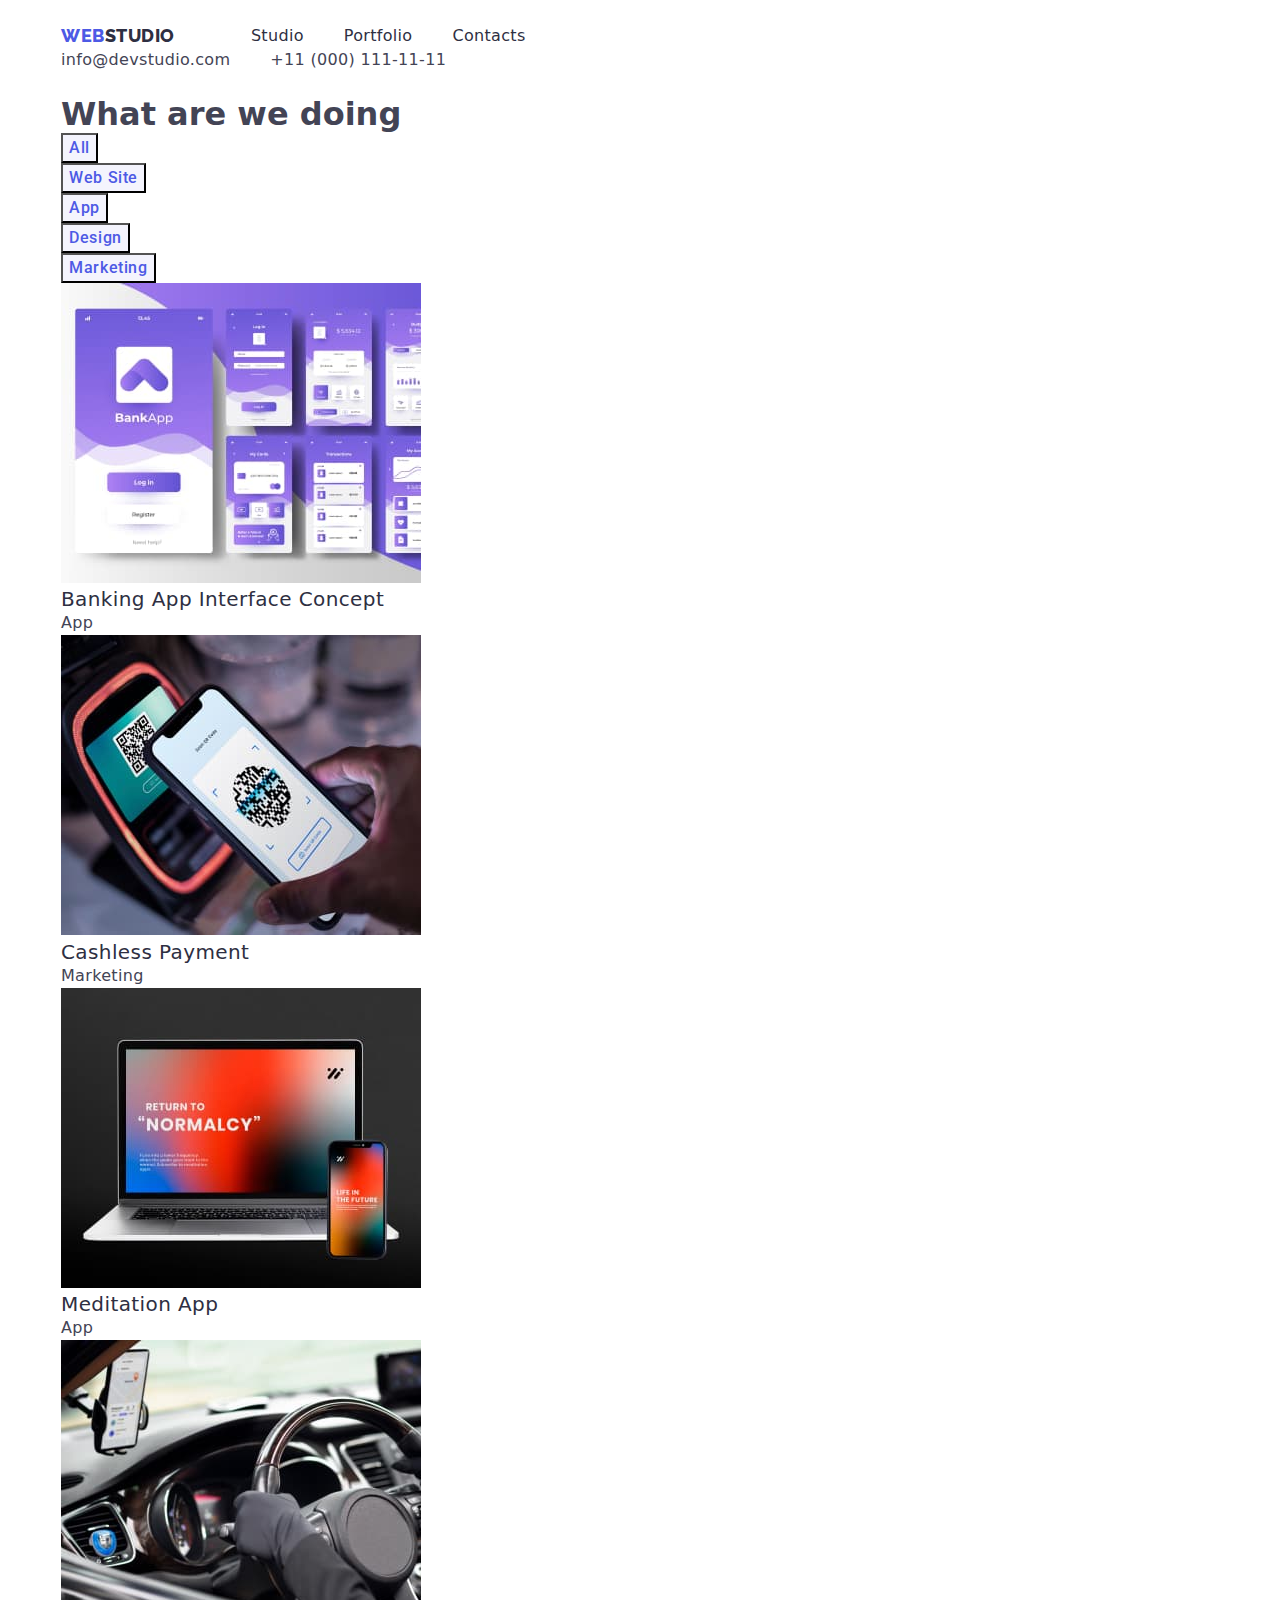
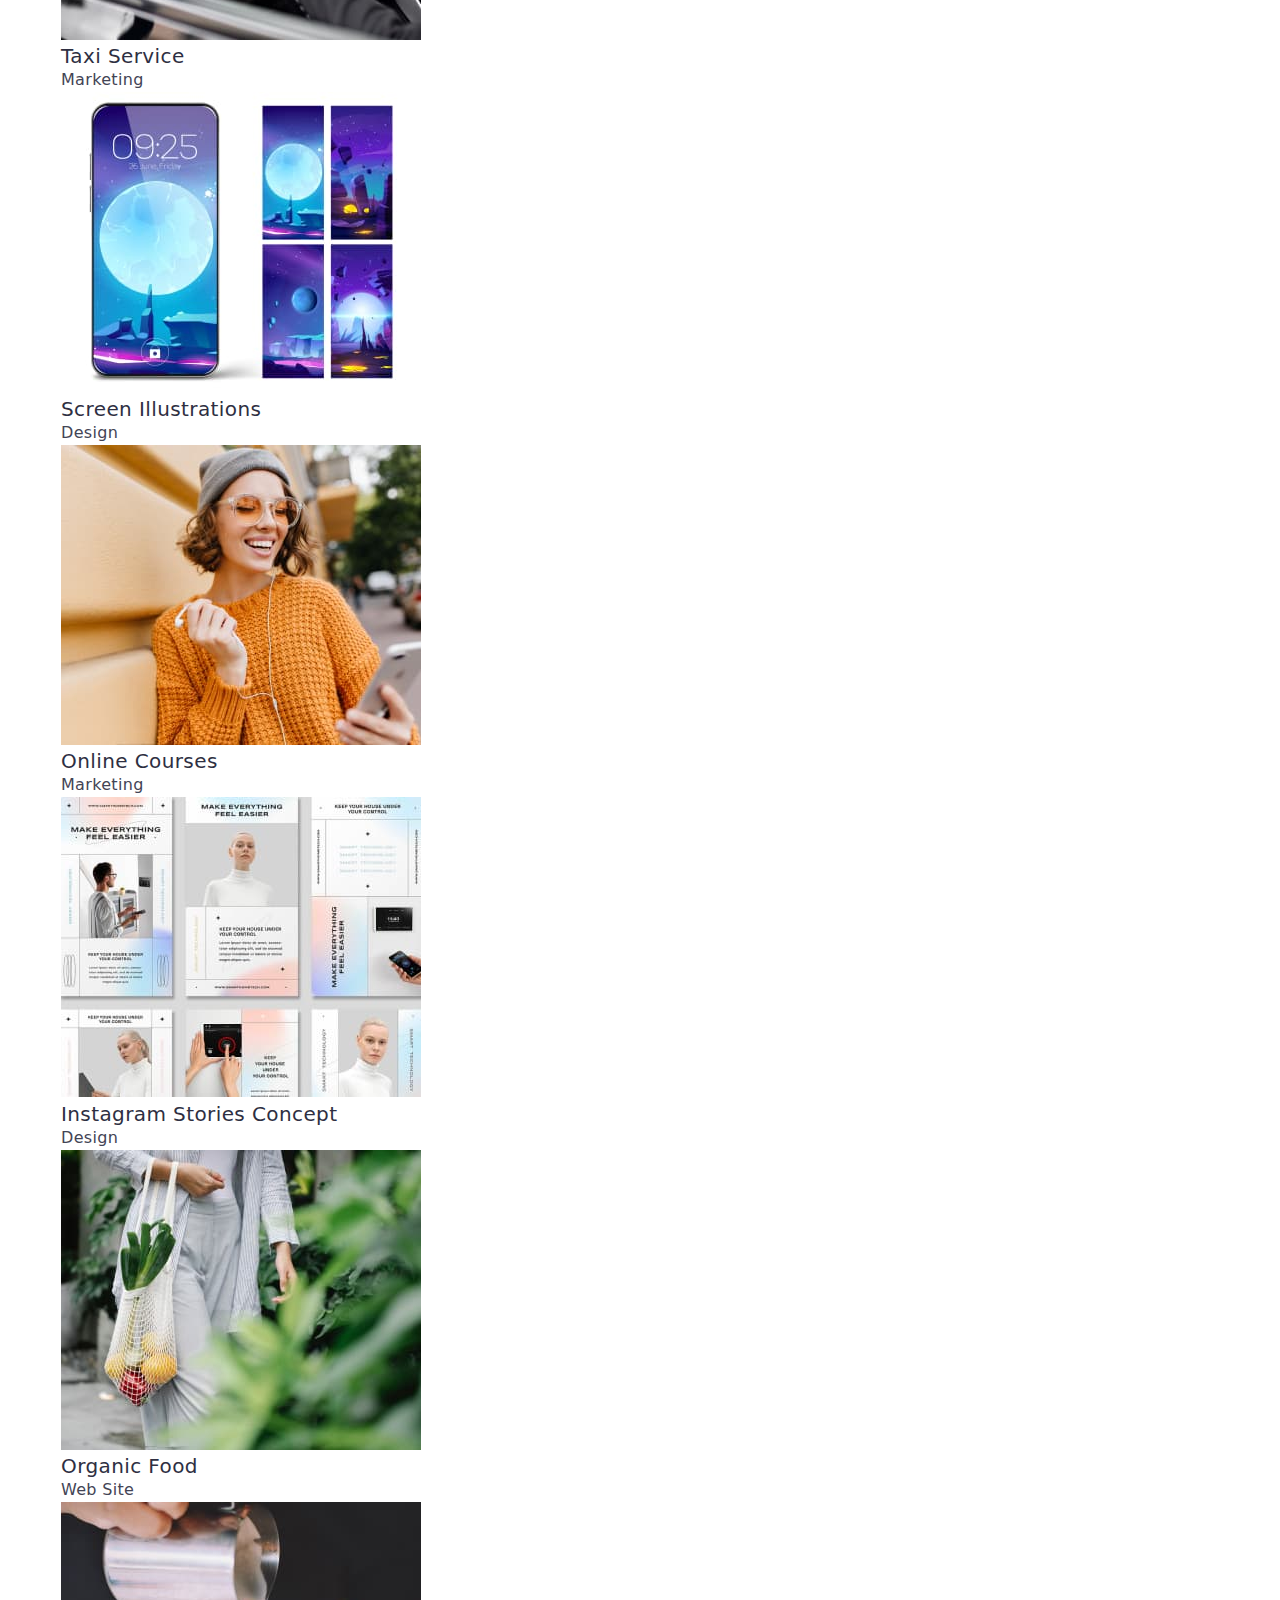
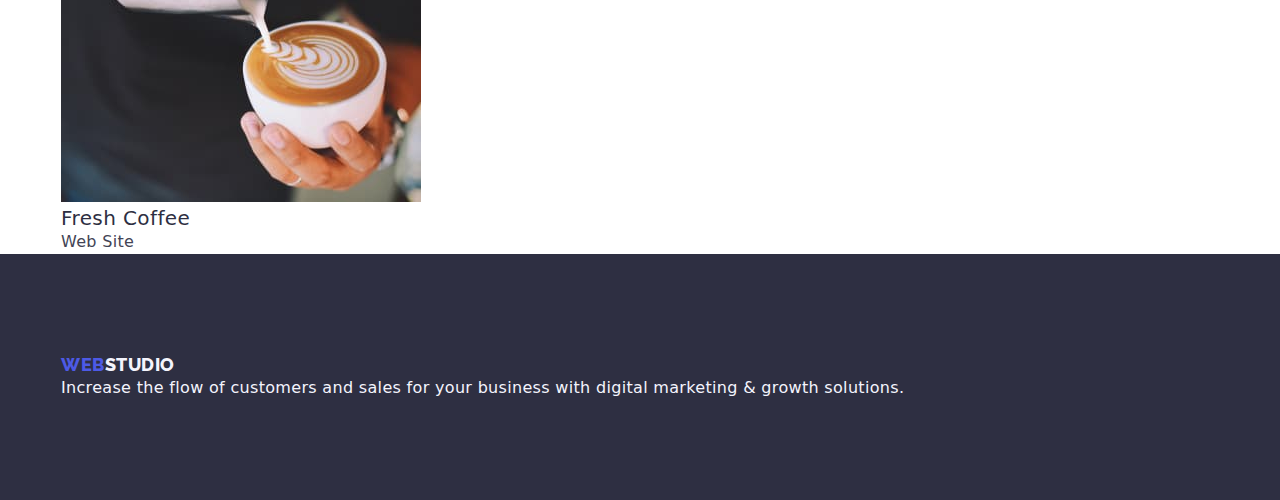
==== portfolio.html @ adbba8f2 "flexpart11" ====
<!DOCTYPE html>
<html lang="en">
  <head>
    <title>Portfolio</title>
    <meta charset="utf-8" />
    <meta name="description" content="Information about the company GoIt" />
    <link rel="preconnect" href="https://fonts.googleapis.com" />
    <link rel="preconnect" href="https://fonts.gstatic.com" crossorigin />
    <link
      href="https://fonts.googleapis.com/css2?family=Raleway:wght@800&family=Roboto:wght@400;500;700;900&display=swap"
      rel="stylesheet"
    />
    <!--My styles-->
    <link rel="stylesheet" href="./css/styles.css" />
    <link
      rel="stylesheet"
      href="https://cdn.jsdelivr.net/npm/modern-normalize@2.0.0/modern-normalize.min.css"
    />
  </head>
  <body>
    <header class="header">
      <div class="conteiner">
        <nav class="header-nav">
          <a class="link-logo link" href="./index.html"
            >Web<span class="logo-studio">Studio</span></a
          >
          <ul class="list">
            <li class="list-item">
              <a class="pages-link link" href="./index.html">Studio</a>
            </li>
            <li class="list-item">
              <a class="pages-link link" href="./portfolio.html">Portfolio</a>
            </li>
            <li class="list-item">
              <a class="pages-link link" href="">Contacts</a>
            </li>
          </ul>
        </nav>
        <address class="header-adress">
          <ul class="list">
            <li class="list-item">
              <a class="adress-link link" href="mailto:info@devstudio.com"
                >info@devstudio.com</a
              >
            </li>
            <li class="list-item">
              <a class="adress-link link" href="tel:+110001111111"
                >+11 (000) 111-11-11</a
              >
            </li>
          </ul>
        </address>
      </div>
    </header>
    <main>
      <!--Filter Btn Active-->
      <section class="filters">
        <div class="conteiner">
          <h1>What are we doing</h1>
          <ul class="button-list list">
            <li>
              <button type="button" class="button-portfolio">All</button>
            </li>
            <li>
              <button type="button" class="button-portfolio">Web Site</button>
            </li>
            <li>
              <button type="button" class="button-portfolio">App</button>
            </li>
            <li>
              <button type="button" class="button-portfolio">Design</button>
            </li>
            <li>
              <button type="button" class="button-portfolio">Marketing</button>
            </li>
          </ul>
          <!--Project Card-->
          <ul class="card-list list">
            <li class="card-images">
              <a class="project-image link" href="./images/Portfolio/img1.jpg">
                <img
                  src="./images/Portfolio/img1.jpg"
                  alt="Intarface concept"
                  width="360"
                />
                <h2 class="card-title">Banking App Interface Concept</h2>
                <p class="card-text">App</p>
              </a>
            </li>
            <li class="card-images">
              <a class="project-image link" href="./images/Portfolio/img2.jpg"
                ><img
                  src="./images/Portfolio/img2.jpg"
                  alt="Cashless peiment"
                  width="360"
                />
                <h2 class="card-title">Cashless Payment</h2>
                <p class="card-text">Marketing</p>
              </a>
            </li>
            <li class="card-images">
              <a class="project-image link" href="./images/Portfolio/img3.jpg"
                ><img
                  src="./images/Portfolio/img3.jpg"
                  alt="Meditation ap"
                  width="360"
                />
                <h2 class="card-title">Meditation App</h2>
                <p class="card-text">App</p>
              </a>
            </li>
            <li class="card-images">
              <a class="project-image link" href="./images/Portfolio/img4.jpg"
                ><img
                  src="./images/Portfolio/img4.jpg"
                  alt="Taxi Service"
                  width="360"
                />
                <h2 class="card-title">Taxi Service</h2>
                <p class="card-text">Marketing</p>
              </a>
            </li>
            <li class="card-images">
              <a class="project-image link" href="./images/Portfolio/img5.jpg"
                ><img
                  src="./images/Portfolio/img5.jpg"
                  alt="Screen Illustrations"
                  width="360"
                />
                <h2 class="card-title">Screen Illustrations</h2>
                <p class="card-text">Design</p>
              </a>
            </li>
            <li class="card-images">
              <a class="project-image link" href="./images/Portfolio/img6.jpg"
                ><img
                  src="./images/Portfolio/img6.jpg"
                  alt="Online Courses"
                  width="360"
                />
                <h2 class="card-title">Online Courses</h2>
                <p class="card-text">Marketing</p>
              </a>
            </li>
            <li class="card-images">
              <a class="project-image link" href="./images/Portfolio/img7.jpg"
                ><img
                  src="./images/Portfolio/img7.jpg"
                  alt="Instagram Stories Concept"
                  width="360"
                />
                <h2 class="card-title">Instagram Stories Concept</h2>
                <p class="card-text">Design</p>
              </a>
            </li>
            <li class="card-images">
              <a class="project-image link" href="./images/Portfolio/img8.jpg"
                ><img
                  src="./images/Portfolio/img8.jpg"
                  alt="Organic Food"
                  width="360"
                />
                <h2 class="card-title">Organic Food</h2>
                <p class="card-text">Web Site</p>
              </a>
            </li>
            <li class="card-images">
              <a class="project-image link" href="./images/Portfolio/img9.jpg"
                ><img
                  src="./images/Portfolio/img9.jpg"
                  alt="Fresh Coffee"
                  width="360"
                />
                <h2 class="card-title">Fresh Coffee</h2>
                <p class="card-text">Web Site</p>
              </a>
            </li>
          </ul>
        </div>
      </section>
    </main>
    <footer class="footer">
      <div class="conteiner">
        <a class="link-logo link" href="./index.html"
          >Web<span class="footer-studio">Studio</span></a
        >
        <p class="footer-description">
          Increase the flow of customers and sales for your business with
          digital marketing & growth solutions.
        </p>
      </div>
    </footer>
  </body>
</html>
---- css/styles.css ----
h1,
h2,
h3,
h4,
h5,
h6,
p {
    margin-top: 0;
    margin-bottom: 0;
}

ul,
ol {
    margin-top: 0;
    margin-bottom: 0;
    padding-left: 0;
}
.conteiner{
    width: 1188px;
    margin-left: auto;
    margin-right: auto;
    padding-right: 15px;
    padding-left: 15px;
}
header {
   padding-top: 24px;
   padding-bottom: 24px;
}
.header-conteiner{
    display: flex;
    align-items: center;
    justify-content: space-between;
}
.header-nav {
    display: flex;
    align-items: center;
}
.header-nav .list{
    display: flex;
    align-items: center;
    gap: 40px;
}
.header-adress .list{
    display: flex;
    align-items: center;
    gap: 40px;
}
body {
    font-family: 'Roboto', sans-serif;
    color:#434455;
    text-decoration: none;
    background-color: #FFFFFF;
}

:root {
    --primary-dark-color: #2E2F42;
    --primary-black-color: #434455;
    --primary-blue-color: #4D5AE5;
    --primary-white-color:#FFFFFF;
    --primary-button-color:#404BBF;
    --primary-button-background: #F4F4FD;
}

.link-logo{
    font-family: 'Raleway', sans-serif;
    font-weight: 800;
    font-size: 18px;
    line-height: 1.17;
    letter-spacing: 0.03em;
    text-transform: uppercase;
    text-decoration: none;
    list-style: none;
    color:var(--primary-blue-color);
    margin-right: 76px;
}
.link-logo:hover, link-logo:focus{
    color:var(--primary-button-color);
    background-color:var(--primary-button-color);
}
.logo-studio {
    color:var(--primary-dark-color);
}

.list{
    list-style: none;
}

.pages-link{
font-weight: 500;
font-size: 16px;
letter-spacing: 0.02em;
color:var(--primary-dark-color);
text-decoration: none;
line-height: 1.5;
}
.link{
text-decoration: none;
}
.pages-link:hover, .pages-link:focus {
    color:#404bbf;
}

.header-adress{
    font-style: normal;
  }

.adress-link {
    font-weight: 400;
    font-size: 16px;
    line-height: 1.5;
    letter-spacing: 0.02em;
    color:var(--primary-black-color);
    font-style: normal;
    text-decoration: none;
}
.adress-link:hover, .adress-link:focus{
    color:var(--primary-button-color);
    background-color:var(--primary-button-color);
}
.hero-section{
    background-color:var(--primary-dark-color);
    text-align: center;
    padding-top: 188px;
    padding-bottom: 292px;
    margin-bottom: 120px;
}
.hero-section-title {
    font-family: 'Roboto';
    font-style: normal;
    font-weight: 700;
    font-size: 56px;
    line-height: 1.07;
    letter-spacing: 0.02em;
    color: var(--primary-white-color);
    background-color: var(--primary-dark-color);
    text-align: center;
    margin: o auto;

}

.hero-button {
    background-color: var(--primary-blue-color);
    cursor: pointer;
    font-family: "Roboto", sans-serif;
    font-weight: 500;
    font-size: 16px;
    line-height: 1.5;
    letter-spacing: 0.04em;
    color:var(--primary-white-color);
    padding: 16px 32px;
    border-bottom: 2px solid black;
    border-radius: 5%;
}

.hero-button:hover, .hero-button:focus{
    background-color:var(--primary-button-color);
}
.features-section{
    padding-bottom: 120px;
}
.features-section-title {
    font-weight: 500;
    font-size: 20px;
    line-height: 1.2;
    letter-spacing: 0.02em;
    color: var(--primary-dark-color);
}

.features-conteiner .list {
    display: flex; 
    justify-content: space-between;
    margin: 0 auto;
}

.features-conteiner .list .list-item{
    width: 264px;
}
.features-description {
    font-weight: 400;
    font-size: 16px;
    line-height: 1.5;
    letter-spacing: 0.02em;
    color: var(--primary-black-color);
}
.doing-section{
    padding-bottom: 120px;
}
.doing-conteiner .list{
    display: flex;
    justify-content: space-between;
}
.doing-conteiner .section-title{
    padding-bottom: 72px;
}
.section-title {
    font-weight: 700;
    font-size: 36px;
    line-height: 1.11;
    letter-spacing: 0.02em;
    text-transform: capitalize;
    color: var(--primary-dark-color);
    text-align: center;
}

.list-item{
    background-color:var(--primary-white-color) ;
}

.team-section {
    background-color: var(--primary-button-background);
}
.team-conteiner .list{
    display: flex;
    justify-content: space-between;
}
.team-conteiner .section-title{
    padding-top: 120px;
    padding-bottom: 72px;
}
.team-section-title {
    font-weight: 500;
    font-size: 20px;
    line-height: 1.2;
    color: var(--primary-dark-color);
    letter-spacing: 0.02em;
    text-align: center;
    padding-top: 32px;
}

.team-description {
    font-weight: 400;
    font-size: 16px;
    line-height: 1.5;
    color: var(--primary-black-color);
    letter-spacing: 0.02em;
    text-align: center;
    padding-top: 8px;
    padding-bottom: 32px;
}

.footer{
    background-color:var(--primary-dark-color);
    padding-top: 100px;
    padding-bottom: 100px;
}
.footer-studio{
    color:#f4f4fd;
    
}

.footer-description {
    font-weight: 400;
    font-size: 16px;
    line-height: 1.5;
    letter-spacing: 0.02em;
    color:var(--primary-button-background);
    background-color: var(--primary-dark-color);
}

.button-portfolio {
 font-weight: 500;
 font-size: 16px;
 line-height: 1.5;
 letter-spacing: 0.04em;
 color: var(--primary-blue-color);
 background-color: var(--primary-button-background);
  cursor: pointer;
 font-family: "Roboto", sans-serif;
}

.button-portfolio:hover, .button-portfolio:focus{
    color:var(--primary-white-color);
    background-color:var(--primary-button-color);
}
.button-portfolio{
    padding:12px 24px:
}
.card-title {
        font-weight: 500;
        font-size: 20px;
        line-height: 1.2;
        letter-spacing: 0.02em;
        color:var(--primary-dark-color);
}

.card-text {
    font-weight: 400;
    font-size: 16px;
    line-height: 1.5;
    letter-spacing: 0.02em;
    color: var(--primary-black-color);
}
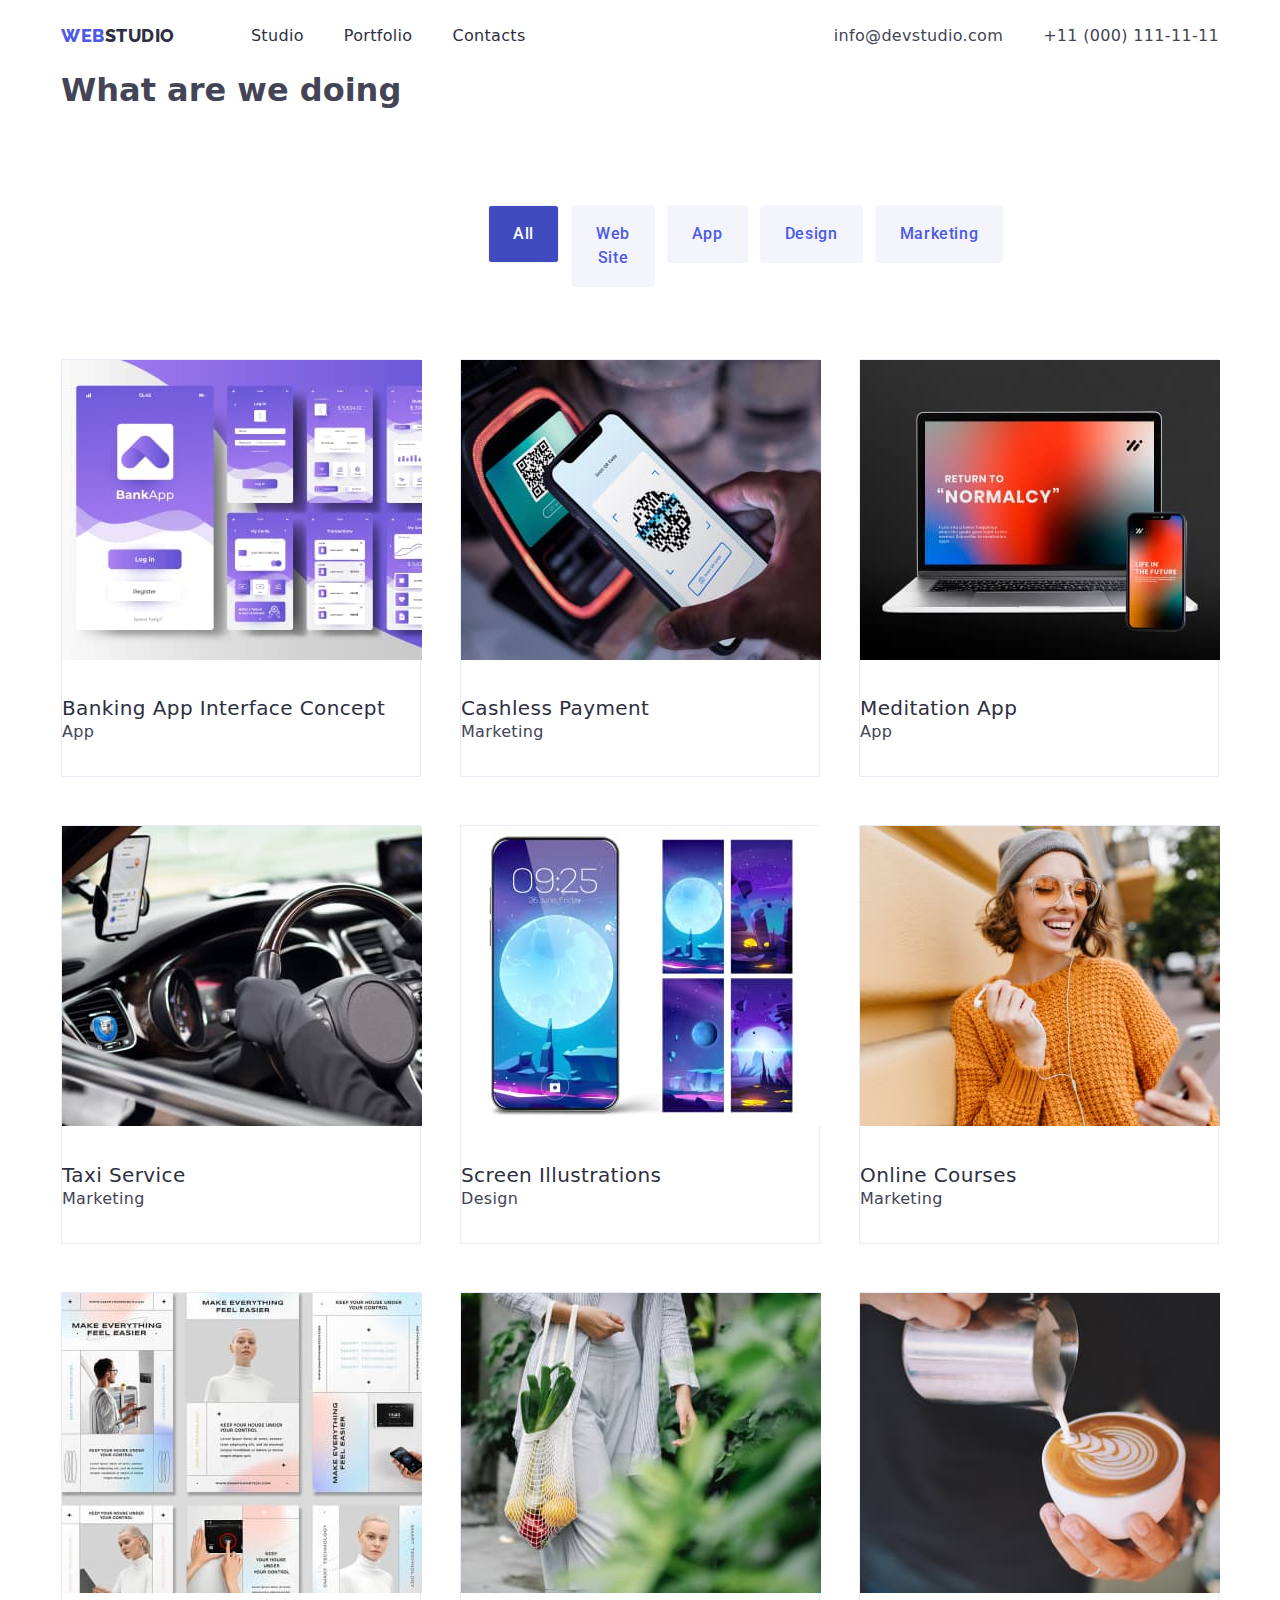
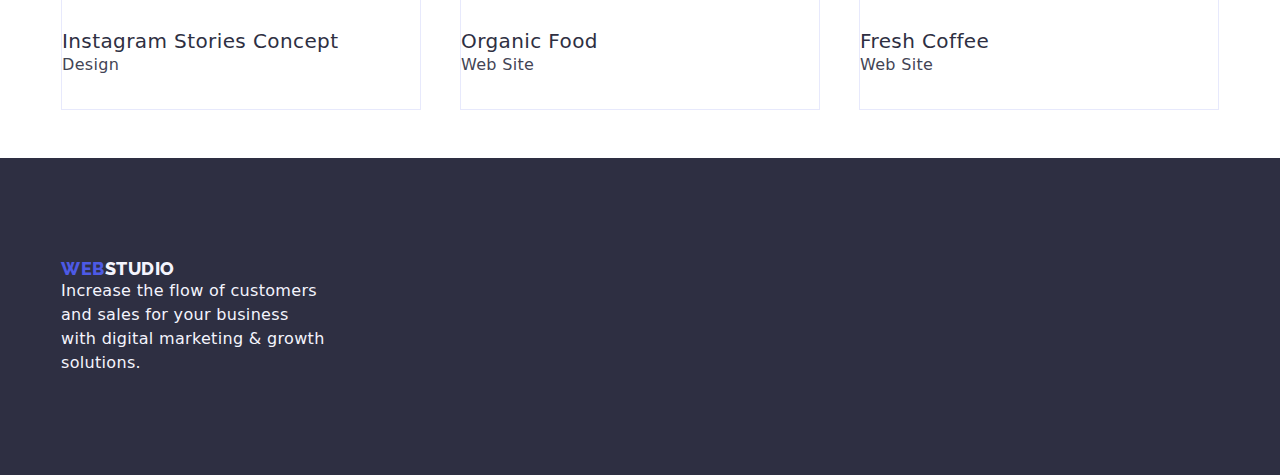
==== commit 9a77f350: "flex12" ====
--- a/portfolio.html
+++ b/portfolio.html
@@ -19,7 +19,7 @@
   </head>
   <body>
     <header class="header">
-      <div class="conteiner">
+      <div class="header-conteiner conteiner">
         <nav class="header-nav">
           <a class="link-logo link" href="./index.html"
             >Web<span class="logo-studio">Studio</span></a
@@ -59,7 +59,7 @@
           <h1>What are we doing</h1>
           <ul class="button-list list">
             <li>
-              <button type="button" class="button-portfolio">All</button>
+              <button type="button" class="button-portfolio all">All</button>
             </li>
             <li>
               <button type="button" class="button-portfolio">Web Site</button>
@@ -79,6 +79,7 @@
             <li class="card-images">
               <a class="project-image link" href="./images/Portfolio/img1.jpg">
                 <img
+                  class="images-portfolio"
                   src="./images/Portfolio/img1.jpg"
                   alt="Intarface concept"
                   width="360"
@@ -90,6 +91,7 @@
             <li class="card-images">
               <a class="project-image link" href="./images/Portfolio/img2.jpg"
                 ><img
+                  class="image-portfolio"
                   src="./images/Portfolio/img2.jpg"
                   alt="Cashless peiment"
                   width="360"
@@ -101,6 +103,7 @@
             <li class="card-images">
               <a class="project-image link" href="./images/Portfolio/img3.jpg"
                 ><img
+                  class="image-portfolio"
                   src="./images/Portfolio/img3.jpg"
                   alt="Meditation ap"
                   width="360"
@@ -112,6 +115,7 @@
             <li class="card-images">
               <a class="project-image link" href="./images/Portfolio/img4.jpg"
                 ><img
+                  class="image-portfolio"
                   src="./images/Portfolio/img4.jpg"
                   alt="Taxi Service"
                   width="360"
@@ -123,6 +127,7 @@
             <li class="card-images">
               <a class="project-image link" href="./images/Portfolio/img5.jpg"
                 ><img
+                  class="image-portfolio"
                   src="./images/Portfolio/img5.jpg"
                   alt="Screen Illustrations"
                   width="360"
@@ -134,6 +139,7 @@
             <li class="card-images">
               <a class="project-image link" href="./images/Portfolio/img6.jpg"
                 ><img
+                  class="image-portfolio"
                   src="./images/Portfolio/img6.jpg"
                   alt="Online Courses"
                   width="360"
@@ -145,6 +151,7 @@
             <li class="card-images">
               <a class="project-image link" href="./images/Portfolio/img7.jpg"
                 ><img
+                  class="image-portfolio"
                   src="./images/Portfolio/img7.jpg"
                   alt="Instagram Stories Concept"
                   width="360"
@@ -156,6 +163,7 @@
             <li class="card-images">
               <a class="project-image link" href="./images/Portfolio/img8.jpg"
                 ><img
+                  class="image-portfolio"
                   src="./images/Portfolio/img8.jpg"
                   alt="Organic Food"
                   width="360"
@@ -167,6 +175,8 @@
             <li class="card-images">
               <a class="project-image link" href="./images/Portfolio/img9.jpg"
                 ><img
+                  class="image-portfolio"
+                  class="images-portfolio"
                   src="./images/Portfolio/img9.jpg"
                   alt="Fresh Coffee"
                   width="360"
--- a/css/styles.css
+++ b/css/styles.css
@@ -59,6 +59,7 @@
     --primary-white-color:#FFFFFF;
     --primary-button-color:#404BBF;
     --primary-button-background: #F4F4FD;
+    --primary-border-color:#E7E9FC;
 }
 
 .link-logo{
@@ -135,6 +136,9 @@
     background-color: var(--primary-dark-color);
     text-align: center;
     margin: o auto;
+max-width: 496px;
+margin-left:472px ;
+margin-left: 472px;
 
 }
 
@@ -150,6 +154,7 @@
     padding: 16px 32px;
     border-bottom: 2px solid black;
     border-radius: 5%;
+   margin-top: 48px;
 }
 
 .hero-button:hover, .hero-button:focus{
@@ -255,6 +260,7 @@
     letter-spacing: 0.02em;
     color:var(--primary-button-background);
     background-color: var(--primary-dark-color);
+    width: 264px;
 }
 
 .button-portfolio {
@@ -267,26 +273,62 @@
   cursor: pointer;
  font-family: "Roboto", sans-serif;
 }
-
+.all{
+    background-color: var(--primary-button-color);
+    color: var(--primary-white-color);
+}
 .button-portfolio:hover, .button-portfolio:focus{
     color:var(--primary-white-color);
     background-color:var(--primary-button-color);
 }
-.button-portfolio{
-    padding:12px 24px:
-}
+
+.button-list{
+    display: flex;
+   justify-content: space-between;
+   margin-top: 96px;
+   gap: 12px;
+   max-width: 586px;
+   padding-left: 427px;
+   padding-right: 427px;
+   
+}
+.button-list .button-portfolio{
+border: 1px solid var(--primary-button-background);
+padding: 16px 24px;
+border-radius: 5%;
+
+}
+.card-images{
+    display:flex;
+    justify-content: space-between;
+    max-width: 100%;
+    flex-wrap: wrap;
+    width: 360px;
+    border: 1px solid var(--primary-border-color);
+    margin-bottom: 48px;
+}
+
 .card-title {
         font-weight: 500;
         font-size: 20px;
         line-height: 1.2;
         letter-spacing: 0.02em;
         color:var(--primary-dark-color);
-}
-
+        padding-top: 32px;
+
+}
+
+.card-list{
+    margin-top: 72px;
+    display: flex;
+    flex-wrap: wrap;
+    justify-content: space-between;
+}
 .card-text {
     font-weight: 400;
     font-size: 16px;
     line-height: 1.5;
     letter-spacing: 0.02em;
     color: var(--primary-black-color);
-}
+    padding-bottom: 32px;
+}
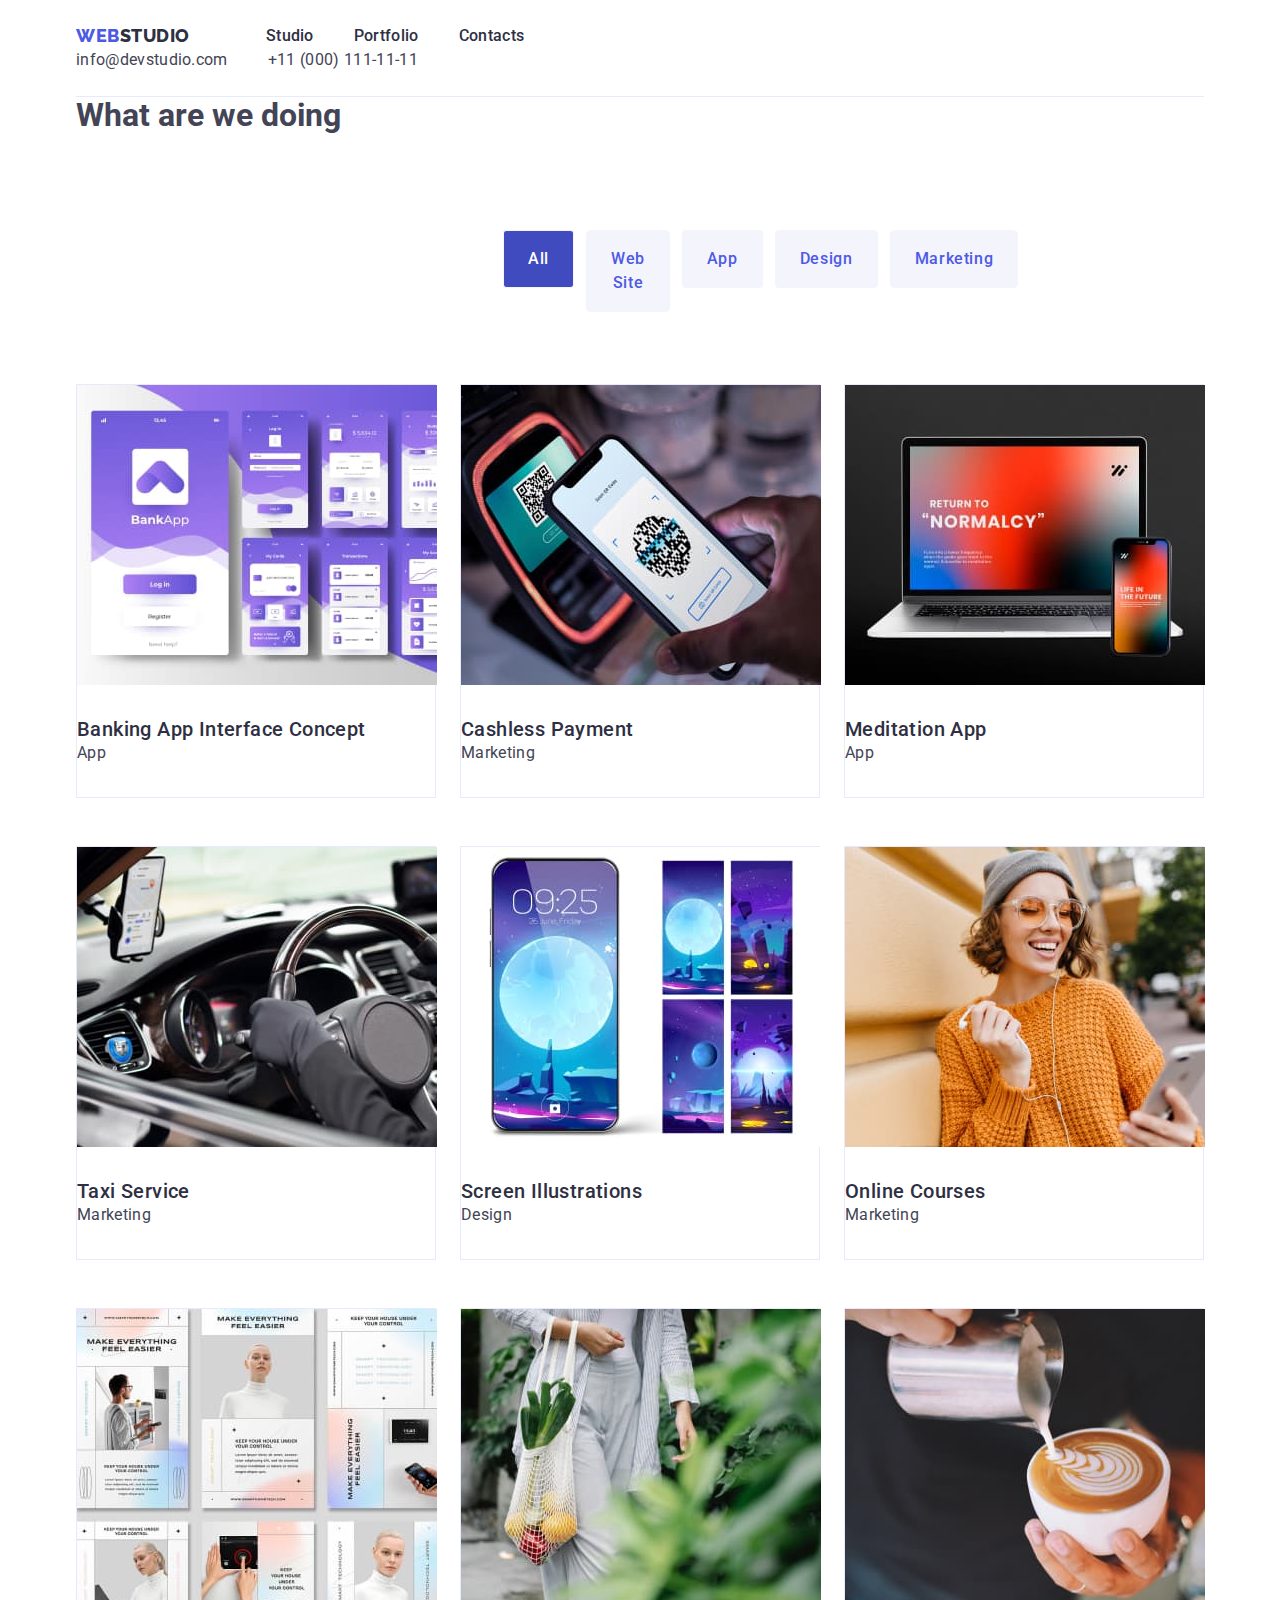
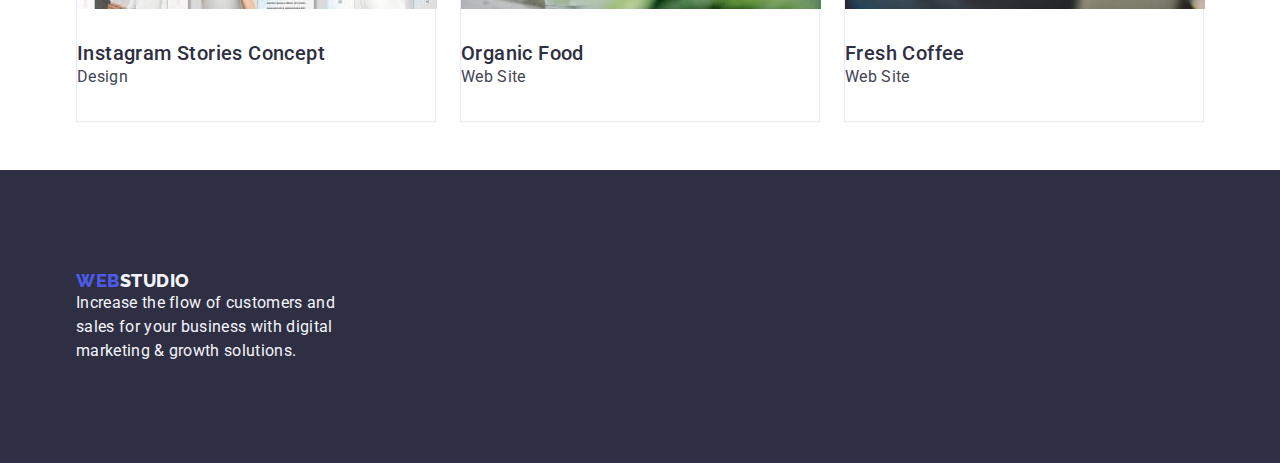
==== commit c7ad5d8e: "flex13" ====
--- a/portfolio.html
+++ b/portfolio.html
@@ -11,15 +11,15 @@
       rel="stylesheet"
     />
     <!--My styles-->
-    <link rel="stylesheet" href="./css/styles.css" />
     <link
       rel="stylesheet"
       href="https://cdn.jsdelivr.net/npm/modern-normalize@2.0.0/modern-normalize.min.css"
     />
+    <link rel="stylesheet" href="./css/styles.css" />
   </head>
   <body>
-    <header class="header">
-      <div class="header-conteiner conteiner">
+    <div class="conteiner">
+      <header class="header">
         <nav class="header-nav">
           <a class="link-logo link" href="./index.html"
             >Web<span class="logo-studio">Studio</span></a
@@ -50,8 +50,8 @@
             </li>
           </ul>
         </address>
-      </div>
-    </header>
+      </header>
+    </div>
     <main>
       <!--Filter Btn Active-->
       <section class="filters">
--- a/css/styles.css
+++ b/css/styles.css
@@ -16,7 +16,7 @@
     padding-left: 0;
 }
 .conteiner{
-    width: 1188px;
+    width: 1158px;
     margin-left: auto;
     margin-right: auto;
     padding-right: 15px;
@@ -25,6 +25,10 @@
 header {
    padding-top: 24px;
    padding-bottom: 24px;
+border-bottom: 1px solid #e7e9fc;
+}
+img{
+    display: block;
 }
 .header-conteiner{
     display: flex;
@@ -44,6 +48,9 @@
     display: flex;
     align-items: center;
     gap: 40px;
+}
+.header-adress {
+    font-style: normal;
 }
 body {
     font-family: 'Roboto', sans-serif;
@@ -93,6 +100,7 @@
 color:var(--primary-dark-color);
 text-decoration: none;
 line-height: 1.5;
+padding: 24px 0;
 }
 .link{
 text-decoration: none;
@@ -100,10 +108,6 @@
 .pages-link:hover, .pages-link:focus {
     color:#404bbf;
 }
-
-.header-adress{
-    font-style: normal;
-  }
 
 .adress-link {
     font-weight: 400;
@@ -121,8 +125,7 @@
 .hero-section{
     background-color:var(--primary-dark-color);
     text-align: center;
-    padding-top: 188px;
-    padding-bottom: 292px;
+    padding: 188px 0;
     margin-bottom: 120px;
 }
 .hero-section-title {
@@ -136,9 +139,9 @@
     background-color: var(--primary-dark-color);
     text-align: center;
     margin: o auto;
-max-width: 496px;
-margin-left:472px ;
-margin-left: 472px;
+    max-width: 496px;
+    margin-left:472px ;
+    margin-left: 472px;
 
 }
 
@@ -153,15 +156,18 @@
     color:var(--primary-white-color);
     padding: 16px 32px;
     border-bottom: 2px solid black;
-    border-radius: 5%;
+    border-radius: 4%;
    margin-top: 48px;
+   display: block;
+   min-width: 169px;
+   height: 56px;
 }
 
 .hero-button:hover, .hero-button:focus{
     background-color:var(--primary-button-color);
 }
 .features-section{
-    padding-bottom: 120px;
+    padding: 120px 0;
 }
 .features-section-title {
     font-weight: 500;
@@ -171,14 +177,23 @@
     color: var(--primary-dark-color);
 }
 
+.visually-hidden{
+    visability: hidden;
+}
+
 .features-conteiner .list {
     display: flex; 
     justify-content: space-between;
     margin: 0 auto;
+    gap: 24px;
 }
 
 .features-conteiner .list .list-item{
-    width: 264px;
+width: calc((100% - 72px) / 4);
+}
+
+.features-section-title{
+    margin-bottom: 8px;
 }
 .features-description {
     font-weight: 400;
@@ -193,9 +208,10 @@
 .doing-conteiner .list{
     display: flex;
     justify-content: space-between;
+    gap: 24px;
 }
 .doing-conteiner .section-title{
-    padding-bottom: 72px;
+    margin-bottom: 72px;
 }
 .section-title {
     font-weight: 700;
@@ -207,20 +223,22 @@
     text-align: center;
 }
 
-.list-item{
+.doing-section .list-item{
     background-color:var(--primary-white-color) ;
+    width: calc((100% - 48px) / 3);
 }
 
 .team-section {
     background-color: var(--primary-button-background);
+    padding: 120px 0;
 }
 .team-conteiner .list{
     display: flex;
     justify-content: space-between;
+    gap: 24px;
 }
 .team-conteiner .section-title{
-    padding-top: 120px;
-    padding-bottom: 72px;
+ margin-bottom: 72px;
 }
 .team-section-title {
     font-weight: 500;
@@ -229,9 +247,16 @@
     color: var(--primary-dark-color);
     letter-spacing: 0.02em;
     text-align: center;
-    padding-top: 32px;
-}
-
+    margin-bottom: 8px;
+}
+.team-section .list-item{
+    width: calc((100% - 72px) / 4);
+    border-radius: 0px 0px 4px 4px;
+}
+
+.employee-name{
+    padding: 32px 16px;
+}
 .team-description {
     font-weight: 400;
     font-size: 16px;
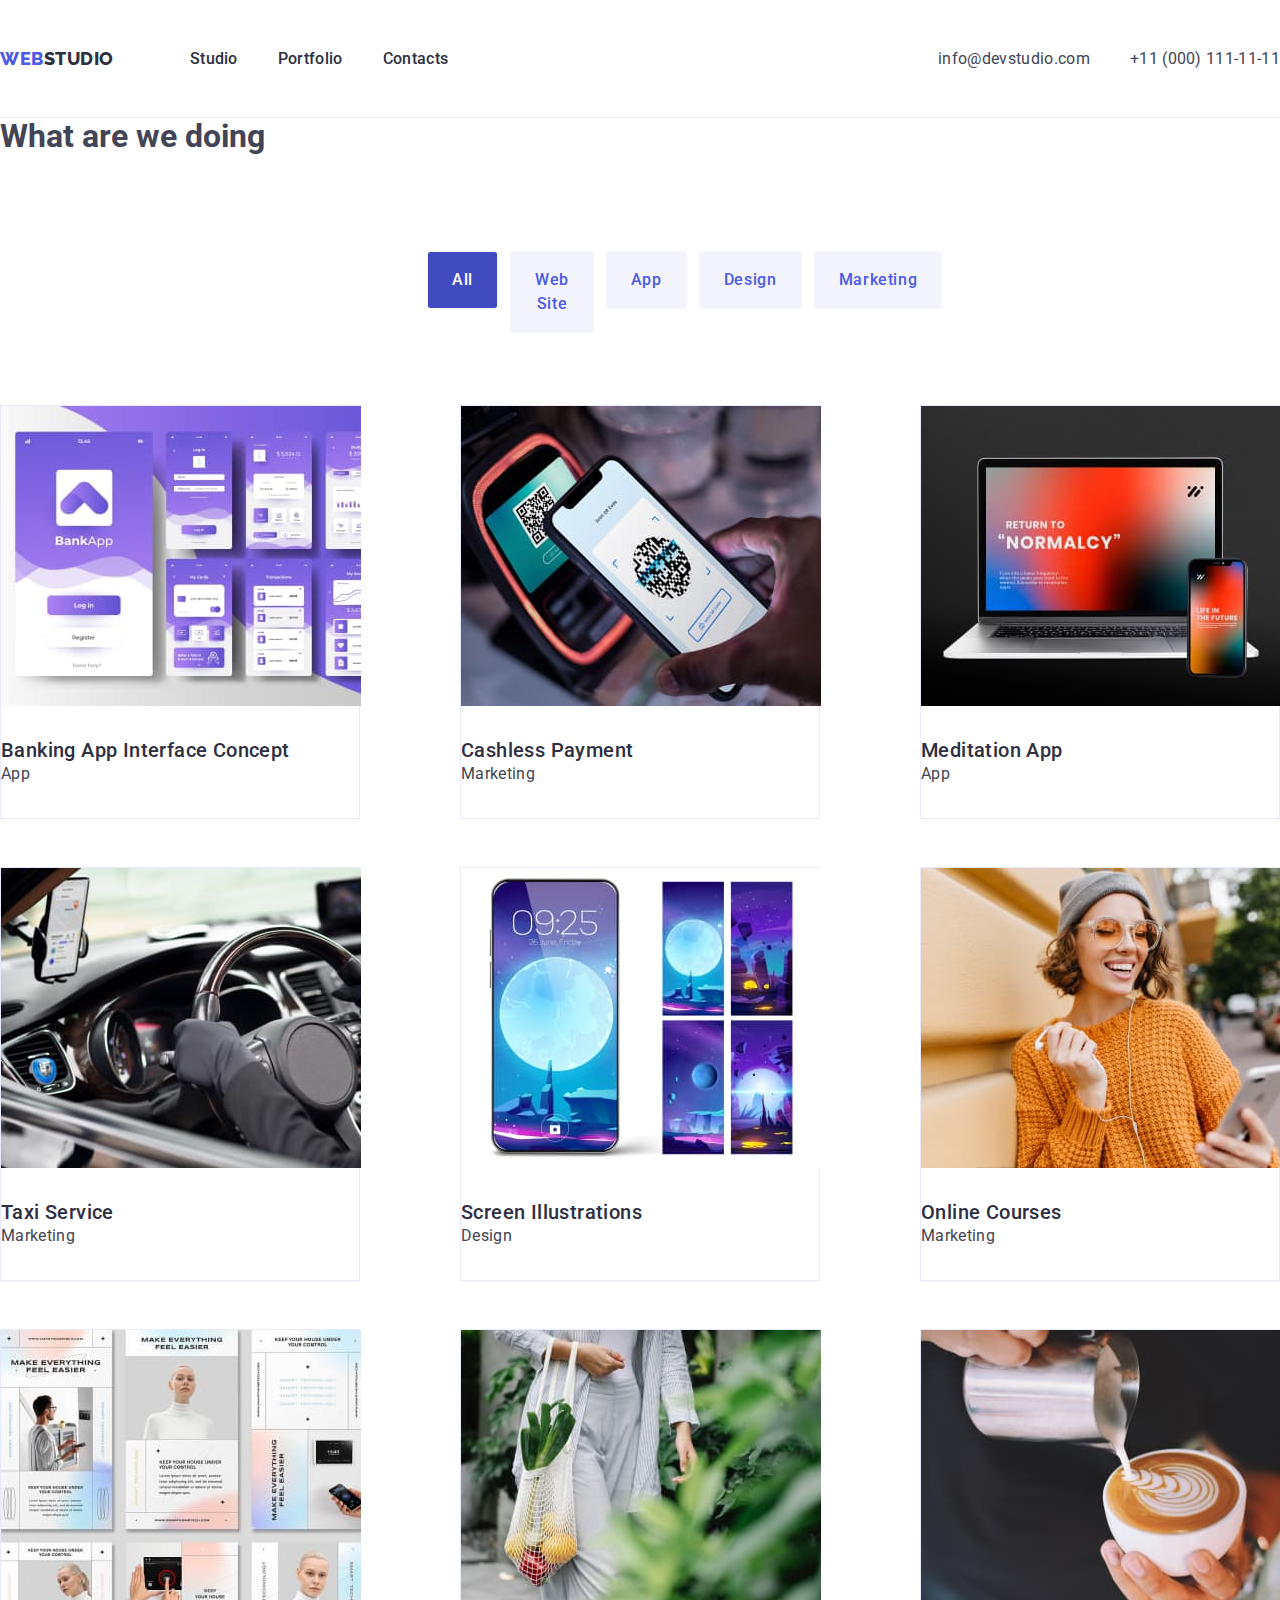
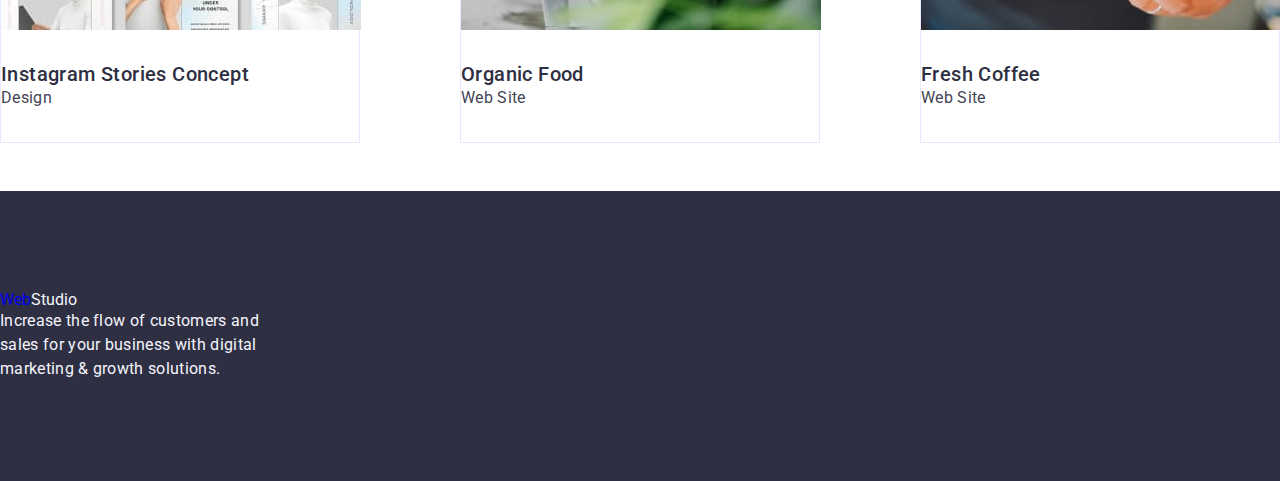
==== commit 4dc83e28: "flex14" ====
--- a/portfolio.html
+++ b/portfolio.html
@@ -4,6 +4,10 @@
     <title>Portfolio</title>
     <meta charset="utf-8" />
     <meta name="description" content="Information about the company GoIt" />
+    <link
+      rel="stylesheet"
+      href="https://cdn.jsdelivr.net/npm/modern-normalize@2.0.0/modern-normalize.min.css"
+    />
     <link rel="preconnect" href="https://fonts.googleapis.com" />
     <link rel="preconnect" href="https://fonts.gstatic.com" crossorigin />
     <link
@@ -11,15 +15,11 @@
       rel="stylesheet"
     />
     <!--My styles-->
-    <link
-      rel="stylesheet"
-      href="https://cdn.jsdelivr.net/npm/modern-normalize@2.0.0/modern-normalize.min.css"
-    />
     <link rel="stylesheet" href="./css/styles.css" />
   </head>
   <body>
-    <div class="conteiner">
-      <header class="header">
+    <header class="header">
+      <div class="header-conteiner conteiner">
         <nav class="header-nav">
           <a class="link-logo link" href="./index.html"
             >Web<span class="logo-studio">Studio</span></a
@@ -50,8 +50,8 @@
             </li>
           </ul>
         </address>
-      </header>
-    </div>
+      </div>
+    </header>
     <main>
       <!--Filter Btn Active-->
       <section class="filters">
--- a/css/styles.css
+++ b/css/styles.css
@@ -15,17 +15,26 @@
     margin-bottom: 0;
     padding-left: 0;
 }
-.conteiner{
+:root {
+    --primary-dark-color: #2E2F42;
+    --primary-black-color: #434455;
+    --primary-blue-color: #4D5AE5;
+    --primary-white-color: #FFFFFF;
+    --primary-button-color: #404BBF;
+    --primary-button-background: #F4F4FD;
+    --primary-border-color: #E7E9FC;
+}
+.container{
     width: 1158px;
     margin-left: auto;
     margin-right: auto;
     padding-right: 15px;
     padding-left: 15px;
 }
-header {
+.header {
    padding-top: 24px;
    padding-bottom: 24px;
-border-bottom: 1px solid #e7e9fc;
+    border-bottom: 1px solid #e7e9fc;
 }
 img{
     display: block;
@@ -44,32 +53,7 @@
     align-items: center;
     gap: 40px;
 }
-.header-adress .list{
-    display: flex;
-    align-items: center;
-    gap: 40px;
-}
-.header-adress {
-    font-style: normal;
-}
-body {
-    font-family: 'Roboto', sans-serif;
-    color:#434455;
-    text-decoration: none;
-    background-color: #FFFFFF;
-}
-
-:root {
-    --primary-dark-color: #2E2F42;
-    --primary-black-color: #434455;
-    --primary-blue-color: #4D5AE5;
-    --primary-white-color:#FFFFFF;
-    --primary-button-color:#404BBF;
-    --primary-button-background: #F4F4FD;
-    --primary-border-color:#E7E9FC;
-}
-
-.link-logo{
+.header-nav .link-logo {
     font-family: 'Raleway', sans-serif;
     font-weight: 800;
     font-size: 18px;
@@ -78,35 +62,48 @@
     text-transform: uppercase;
     text-decoration: none;
     list-style: none;
-    color:var(--primary-blue-color);
+    color: var(--primary-blue-color);
     margin-right: 76px;
-}
-.link-logo:hover, link-logo:focus{
-    color:var(--primary-button-color);
-    background-color:var(--primary-button-color);
-}
+    padding: 24px 0;
+}
+
+.link-logo:hover, .link-logo:focus {
+    color: var(--primary-button-color);
+    background-color: var(--primary-button-color);
+}
+
 .logo-studio {
-    color:var(--primary-dark-color);
-}
-
-.list{
+    color: var(--primary-dark-color);
+}
+.header-adress .list{
+    display: flex;
+    align-items: center;
+    gap: 40px;
+}
+.header-adress {
+    font-style: normal;
+}
+.list {
     list-style: none;
 }
 
-.pages-link{
-font-weight: 500;
-font-size: 16px;
-letter-spacing: 0.02em;
-color:var(--primary-dark-color);
-text-decoration: none;
-line-height: 1.5;
-padding: 24px 0;
-}
-.link{
-text-decoration: none;
-}
-.pages-link:hover, .pages-link:focus {
-    color:#404bbf;
+.pages-link {
+    font-weight: 500;
+    font-size: 16px;
+    letter-spacing: 0.02em;
+    color: var(--primary-dark-color);
+    text-decoration: none;
+    line-height: 1.5;
+    padding: 24px 0;
+}
+
+.link {
+    text-decoration: none;
+}
+
+.pages-link:hover,
+.pages-link:focus {
+    color: #404bbf;
 }
 
 .adress-link {
@@ -114,18 +111,28 @@
     font-size: 16px;
     line-height: 1.5;
     letter-spacing: 0.02em;
-    color:var(--primary-black-color);
+    color: var(--primary-black-color);
     font-style: normal;
     text-decoration: none;
 }
-.adress-link:hover, .adress-link:focus{
-    color:var(--primary-button-color);
-    background-color:var(--primary-button-color);
-}
+
+.adress-link:hover,
+.adress-link:focus {
+    color: var(--primary-button-color);
+    background-color: var(--primary-button-color);
+}
+
+body {
+    font-family: 'Roboto', sans-serif;
+    color:#434455;
+    text-decoration: none;
+    background-color: #FFFFFF;
+}
+
 .hero-section{
     background-color:var(--primary-dark-color);
     text-align: center;
-    padding: 188px 0;
+    padding: 188px 0 188px;
     margin-bottom: 120px;
 }
 .hero-section-title {
@@ -157,6 +164,7 @@
     padding: 16px 32px;
     border-bottom: 2px solid black;
     border-radius: 4%;
+    border: none;
    margin-top: 48px;
    display: block;
    min-width: 169px;
@@ -181,18 +189,17 @@
     visability: hidden;
 }
 
-.features-conteiner .list {
+.features-section .list {
     display: flex; 
-    justify-content: space-between;
     margin: 0 auto;
     gap: 24px;
 }
 
-.features-conteiner .list .list-item{
+.features-section .list .list-item {
 width: calc((100% - 72px) / 4);
 }
 
-.features-section-title{
+.features-section-title {
     margin-bottom: 8px;
 }
 .features-description {
@@ -205,15 +212,12 @@
 .doing-section{
     padding-bottom: 120px;
 }
-.doing-conteiner .list{
-    display: flex;
-    justify-content: space-between;
+.doing-section .list{
+    display: flex;
     gap: 24px;
 }
-.doing-conteiner .section-title{
-    margin-bottom: 72px;
-}
-.section-title {
+
+.doing-section-title {
     font-weight: 700;
     font-size: 36px;
     line-height: 1.11;
@@ -221,6 +225,7 @@
     text-transform: capitalize;
     color: var(--primary-dark-color);
     text-align: center;
+    margin-bottom: 72px;
 }
 
 .doing-section .list-item{
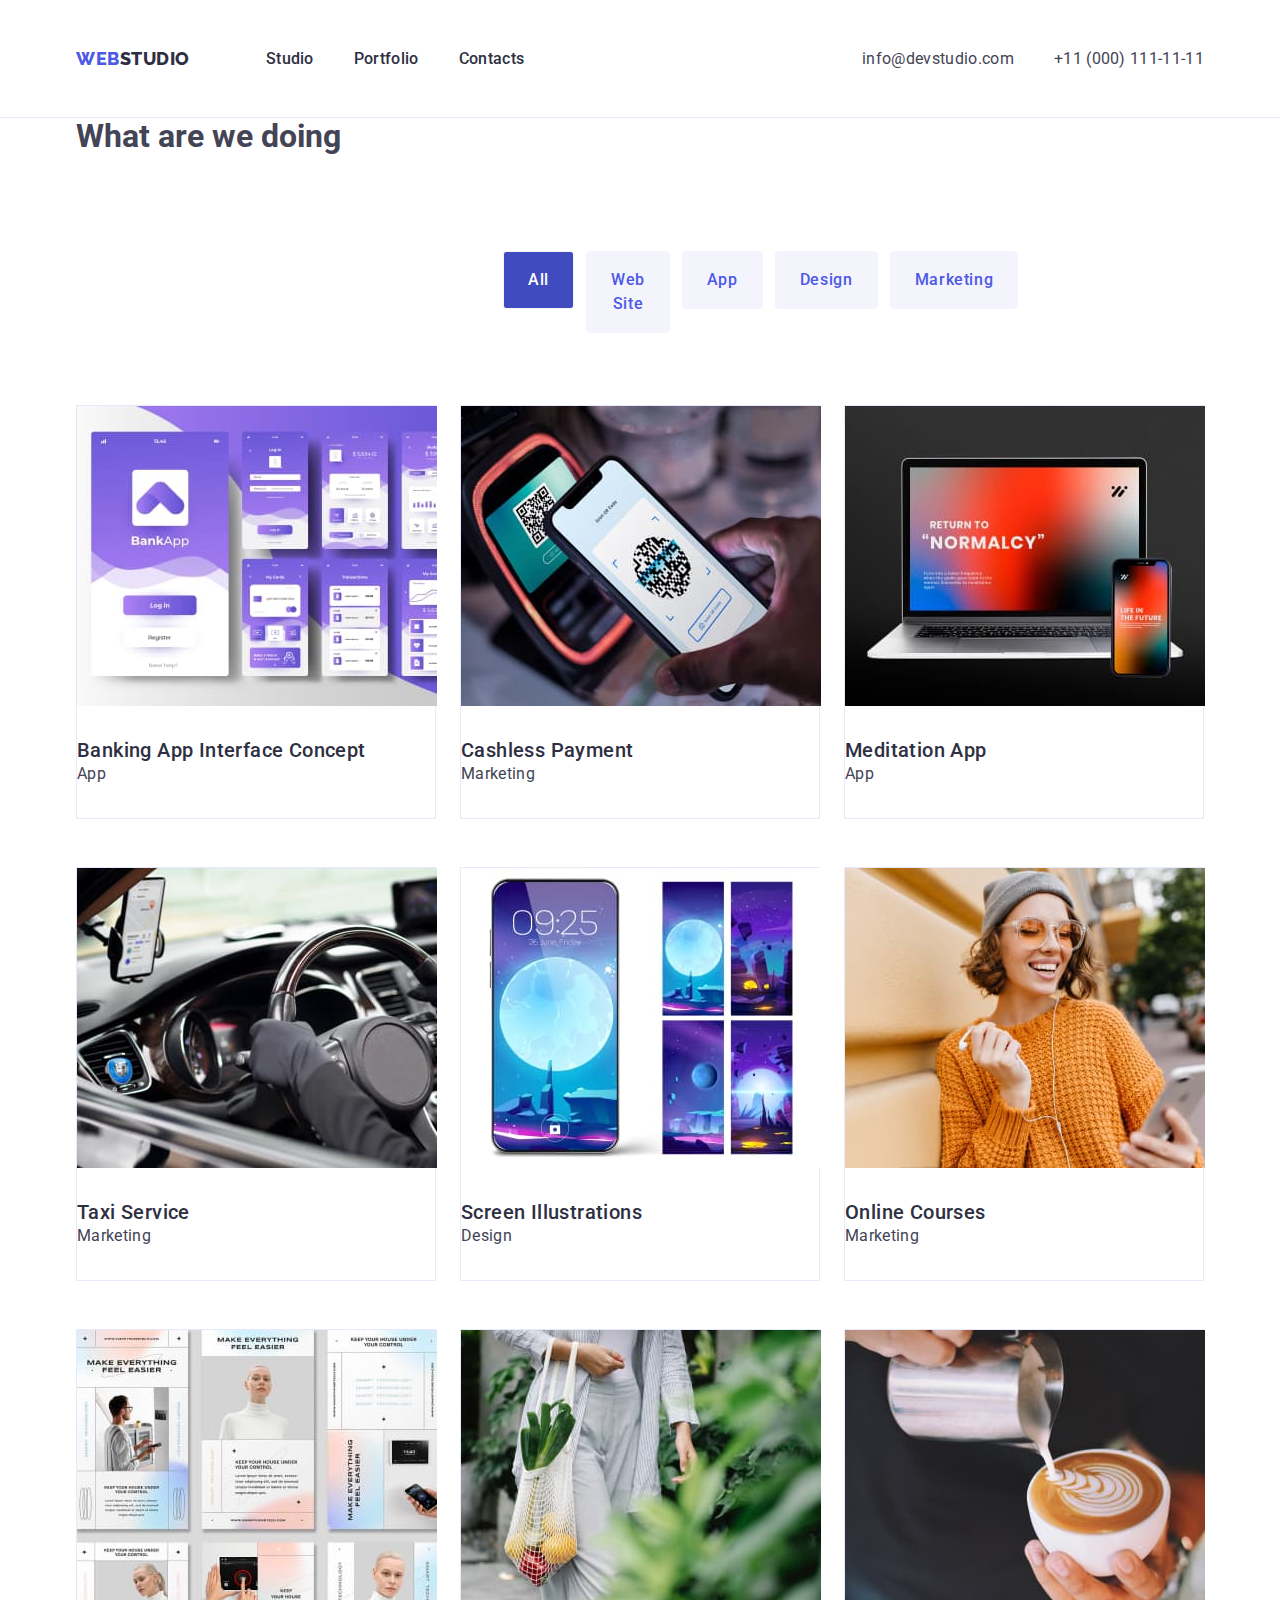
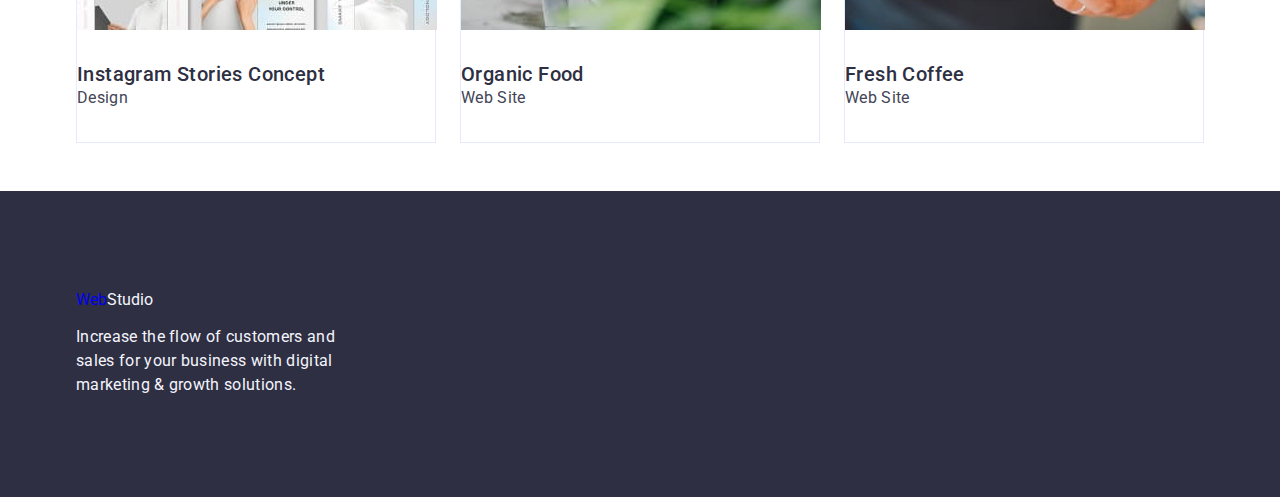
==== commit a5634a9c: "flex6" ====
--- a/portfolio.html
+++ b/portfolio.html
@@ -19,7 +19,7 @@
   </head>
   <body>
     <header class="header">
-      <div class="header-conteiner conteiner">
+      <div class="header-conteiner container">
         <nav class="header-nav">
           <a class="link-logo link" href="./index.html"
             >Web<span class="logo-studio">Studio</span></a
@@ -55,7 +55,7 @@
     <main>
       <!--Filter Btn Active-->
       <section class="filters">
-        <div class="conteiner">
+        <div class="container">
           <h1>What are we doing</h1>
           <ul class="button-list list">
             <li>
@@ -175,7 +175,6 @@
             <li class="card-images">
               <a class="project-image link" href="./images/Portfolio/img9.jpg"
                 ><img
-                  class="image-portfolio"
                   class="images-portfolio"
                   src="./images/Portfolio/img9.jpg"
                   alt="Fresh Coffee"
@@ -190,7 +189,7 @@
       </section>
     </main>
     <footer class="footer">
-      <div class="conteiner">
+      <div class="container">
         <a class="link-logo link" href="./index.html"
           >Web<span class="footer-studio">Studio</span></a
         >
--- a/css/styles.css
+++ b/css/styles.css
@@ -28,8 +28,7 @@
     width: 1158px;
     margin-left: auto;
     margin-right: auto;
-    padding-right: 15px;
-    padding-left: 15px;
+    padding: 0 15px;
 }
 .header {
    padding-top: 24px;
@@ -280,9 +279,12 @@
 }
 .footer-studio{
     color:#f4f4fd;
-    
-}
-
+    display: inline-block;
+    margin-bottom: 16px;
+}
+.link-logo-footer{
+    color: var(--primary-dark-color);
+}
 .footer-description {
     font-weight: 400;
     font-size: 16px;
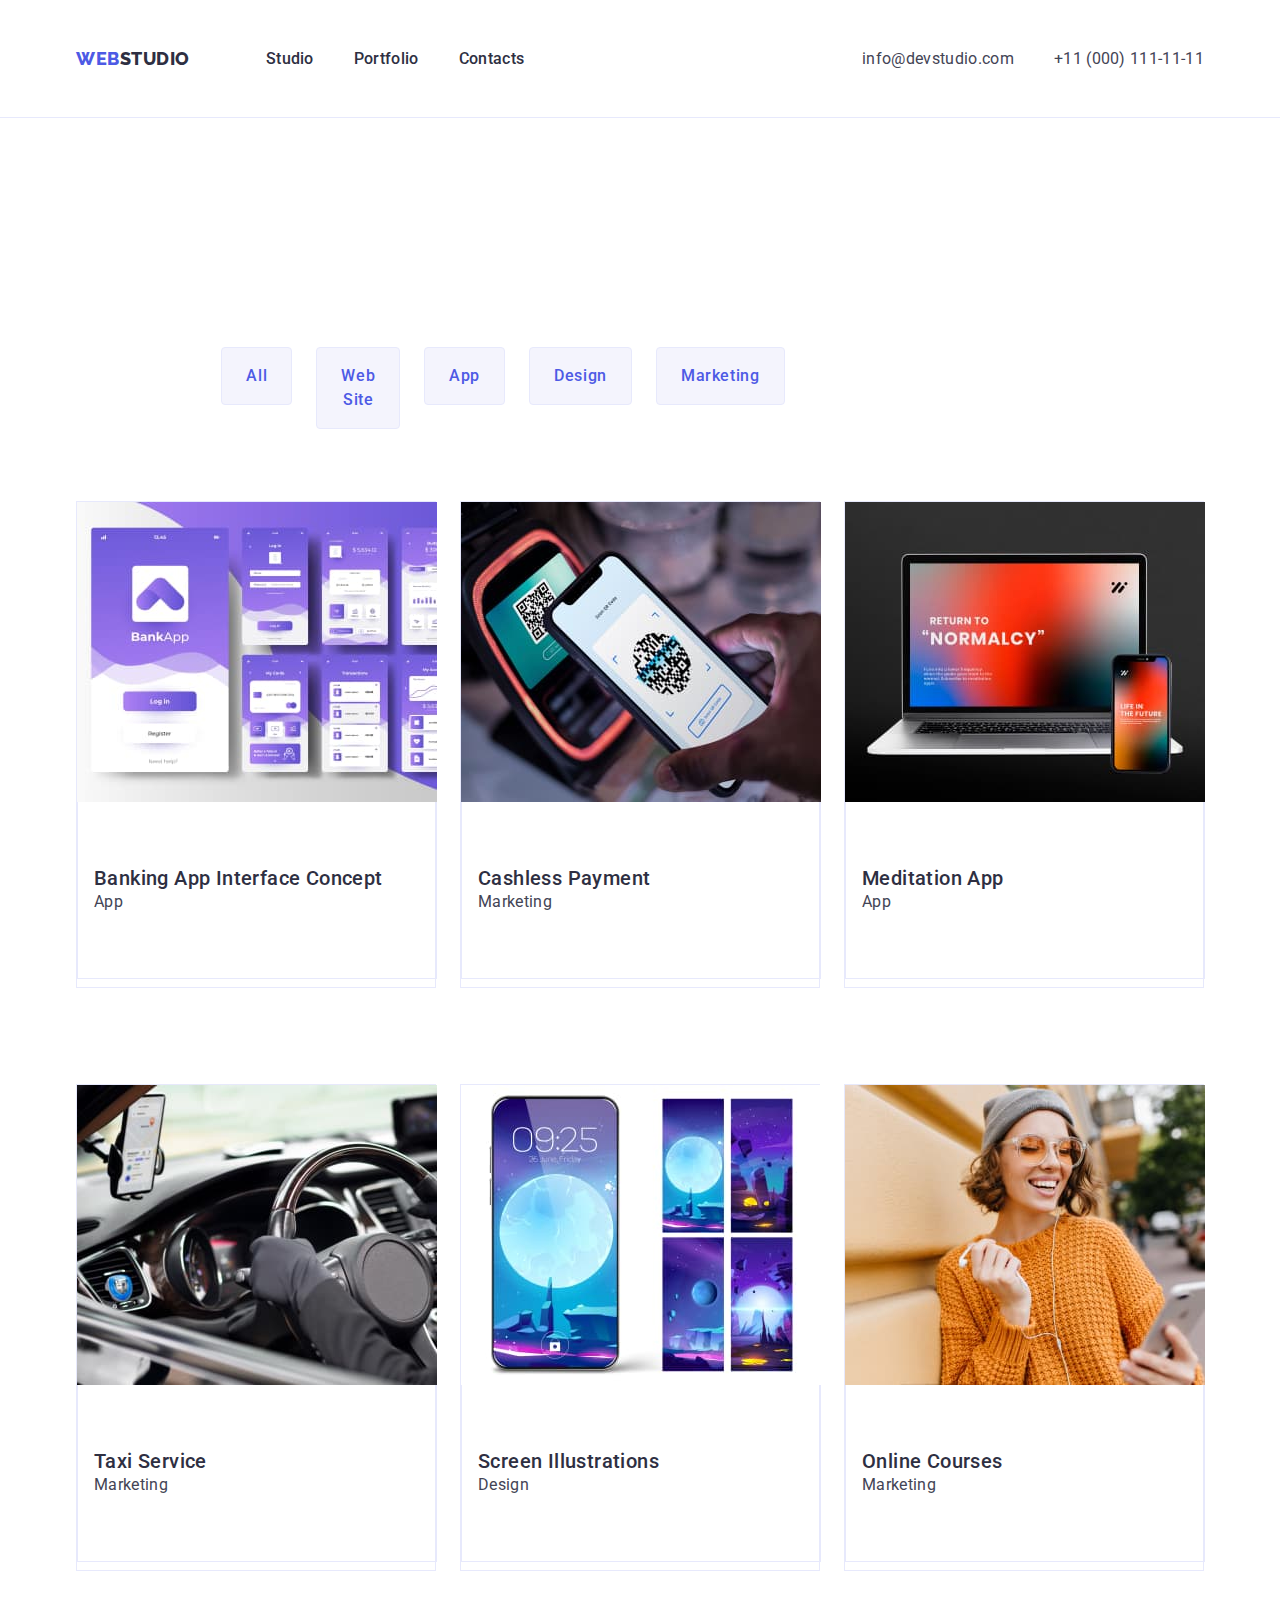
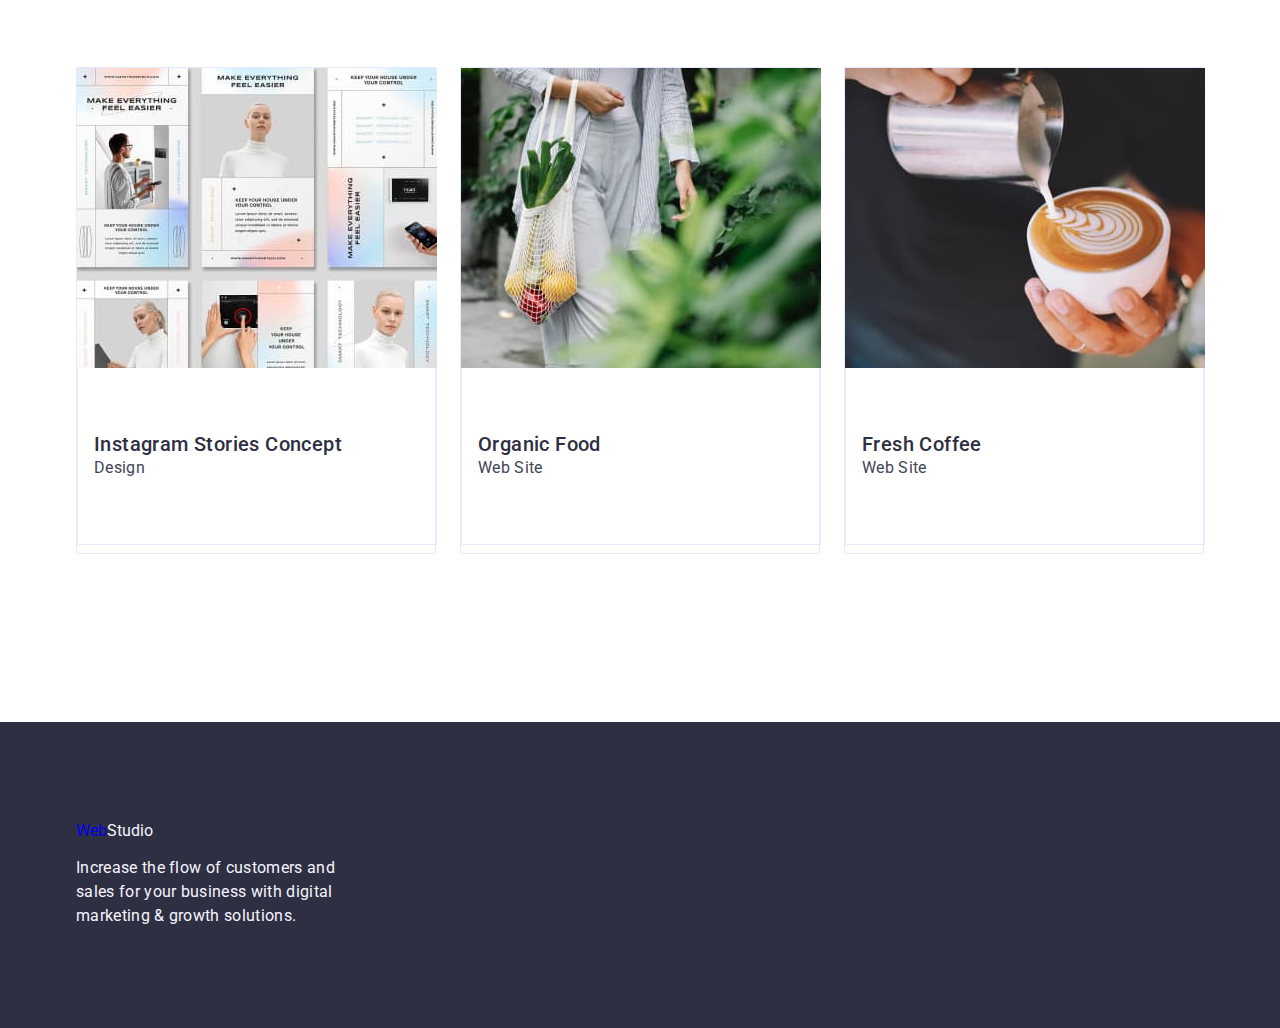
==== commit c85c6fb3: "flex8" ====
--- a/portfolio.html
+++ b/portfolio.html
@@ -56,10 +56,10 @@
       <!--Filter Btn Active-->
       <section class="filters">
         <div class="container">
-          <h1>What are we doing</h1>
+          <h1 class="visually-hidden">What are we doing</h1>
           <ul class="button-list list">
             <li>
-              <button type="button" class="button-portfolio all">All</button>
+              <button type="button" class="button-portfolio">All</button>
             </li>
             <li>
               <button type="button" class="button-portfolio">Web Site</button>
@@ -84,8 +84,10 @@
                   alt="Intarface concept"
                   width="360"
                 />
-                <h2 class="card-title">Banking App Interface Concept</h2>
-                <p class="card-text">App</p>
+                <div class="card-name">
+                  <h2 class="card-title">Banking App Interface Concept</h2>
+                  <p class="card-text">App</p>
+                </div>
               </a>
             </li>
             <li class="card-images">
@@ -96,8 +98,10 @@
                   alt="Cashless peiment"
                   width="360"
                 />
-                <h2 class="card-title">Cashless Payment</h2>
-                <p class="card-text">Marketing</p>
+                <div class="card-name">
+                  <h2 class="card-title">Cashless Payment</h2>
+                  <p class="card-text">Marketing</p>
+                </div>
               </a>
             </li>
             <li class="card-images">
@@ -108,8 +112,10 @@
                   alt="Meditation ap"
                   width="360"
                 />
-                <h2 class="card-title">Meditation App</h2>
-                <p class="card-text">App</p>
+                <div class="card-name">
+                  <h2 class="card-title">Meditation App</h2>
+                  <p class="card-text">App</p>
+                </div>
               </a>
             </li>
             <li class="card-images">
@@ -120,8 +126,10 @@
                   alt="Taxi Service"
                   width="360"
                 />
-                <h2 class="card-title">Taxi Service</h2>
-                <p class="card-text">Marketing</p>
+                <div class="card-name">
+                  <h2 class="card-title">Taxi Service</h2>
+                  <p class="card-text">Marketing</p>
+                </div>
               </a>
             </li>
             <li class="card-images">
@@ -132,8 +140,10 @@
                   alt="Screen Illustrations"
                   width="360"
                 />
-                <h2 class="card-title">Screen Illustrations</h2>
-                <p class="card-text">Design</p>
+                <div class="card-name">
+                  <h2 class="card-title">Screen Illustrations</h2>
+                  <p class="card-text">Design</p>
+                </div>
               </a>
             </li>
             <li class="card-images">
@@ -144,8 +154,10 @@
                   alt="Online Courses"
                   width="360"
                 />
-                <h2 class="card-title">Online Courses</h2>
-                <p class="card-text">Marketing</p>
+                <div class="card-name">
+                  <h2 class="card-title">Online Courses</h2>
+                  <p class="card-text">Marketing</p>
+                </div>
               </a>
             </li>
             <li class="card-images">
@@ -156,8 +168,10 @@
                   alt="Instagram Stories Concept"
                   width="360"
                 />
-                <h2 class="card-title">Instagram Stories Concept</h2>
-                <p class="card-text">Design</p>
+                <div class="card-name">
+                  <h2 class="card-title">Instagram Stories Concept</h2>
+                  <p class="card-text">Design</p>
+                </div>
               </a>
             </li>
             <li class="card-images">
@@ -168,8 +182,10 @@
                   alt="Organic Food"
                   width="360"
                 />
-                <h2 class="card-title">Organic Food</h2>
-                <p class="card-text">Web Site</p>
+                <div class="card-name">
+                  <h2 class="card-title">Organic Food</h2>
+                  <p class="card-text">Web Site</p>
+                </div>
               </a>
             </li>
             <li class="card-images">
@@ -180,8 +196,10 @@
                   alt="Fresh Coffee"
                   width="360"
                 />
-                <h2 class="card-title">Fresh Coffee</h2>
-                <p class="card-text">Web Site</p>
+                <div class="card-name">
+                  <h2 class="card-title">Fresh Coffee</h2>
+                  <p class="card-text">Web Site</p>
+                </div>
               </a>
             </li>
           </ul>
--- a/css/styles.css
+++ b/css/styles.css
@@ -145,8 +145,8 @@
     background-color: var(--primary-dark-color);
     text-align: center;
     margin: o auto;
+    display: flex;
     max-width: 496px;
-    margin-left:472px ;
     margin-left: 472px;
 
 }
@@ -162,12 +162,14 @@
     color:var(--primary-white-color);
     padding: 16px 32px;
     border-bottom: 2px solid black;
-    border-radius: 4%;
+    border-radius: 4px;
     border: none;
-   margin-top: 48px;
-   display: block;
-   min-width: 169px;
-   height: 56px;
+    margin-top: 48px;
+    display: block;
+    min-width: 169px;
+    height: 56px;
+    margin-left: 635.5px;
+    margin-right: 635.5px;
 }
 
 .hero-button:hover, .hero-button:focus{
@@ -185,7 +187,7 @@
 }
 
 .visually-hidden{
-    visability: hidden;
+    visibility: hidden;
 }
 
 .features-section .list {
@@ -283,7 +285,23 @@
     margin-bottom: 16px;
 }
 .link-logo-footer{
-    color: var(--primary-dark-color);
+    color: var(--primary-blue-color);
+    display: inline-block;
+    margin-bottom: 16px;
+    font-family: 'Raleway', sans-serif;
+        font-weight: 800;
+        font-size: 18px;
+        line-height: 1.17;
+        letter-spacing: 0.03em;
+        text-transform: uppercase;
+        text-decoration: none;
+        list-style: none;
+        color: var(--primary-blue-color);
+}
+.link-logo-footer:hover,
+.link-logo-footer:focus {
+    color: var(--primary-button-color);
+    background-color: var(--primary-button-color);
 }
 .footer-description {
     font-weight: 400;
@@ -304,31 +322,39 @@
  background-color: var(--primary-button-background);
   cursor: pointer;
  font-family: "Roboto", sans-serif;
-}
-.all{
-    background-color: var(--primary-button-color);
-    color: var(--primary-white-color);
-}
+padding: 12px 24px;
+border: 1px solid #e7e9fc;
+}
+
 .button-portfolio:hover, .button-portfolio:focus{
     color:var(--primary-white-color);
     background-color:var(--primary-button-color);
 }
 
+.filters{
+    padding-top: 96px;
+    padding-bottom: 120px;
+}
 .button-list{
     display: flex;
-   justify-content: space-between;
+   justify-content: center;
    margin-top: 96px;
-   gap: 12px;
+   gap: 24px;
    max-width: 586px;
    padding-left: 427px;
    padding-right: 427px;
+   margin-bottom: 72px;
    
 }
 .button-list .button-portfolio{
 border: 1px solid var(--primary-button-background);
 padding: 16px 24px;
-border-radius: 5%;
-
+border-radius: 4px;
+border: 1px solid #e7e9fc;
+}
+
+.button-list .button-portfolio:hover, .button-list .button-portfolio:focus{
+    border: 1px solid transparent;
 }
 .card-images{
     display:flex;
@@ -355,6 +381,8 @@
     display: flex;
     flex-wrap: wrap;
     justify-content: space-between;
+    column-gap: 24px;
+    row-gap: 48px;
 }
 .card-text {
     font-weight: 400;
@@ -364,3 +392,10 @@
     color: var(--primary-black-color);
     padding-bottom: 32px;
 }
+
+.card-name{
+    padding: 32px 16px;
+    border: 1px solid #e7e9fc;
+    border-top: none;
+    margin-bottom: 8px;
+}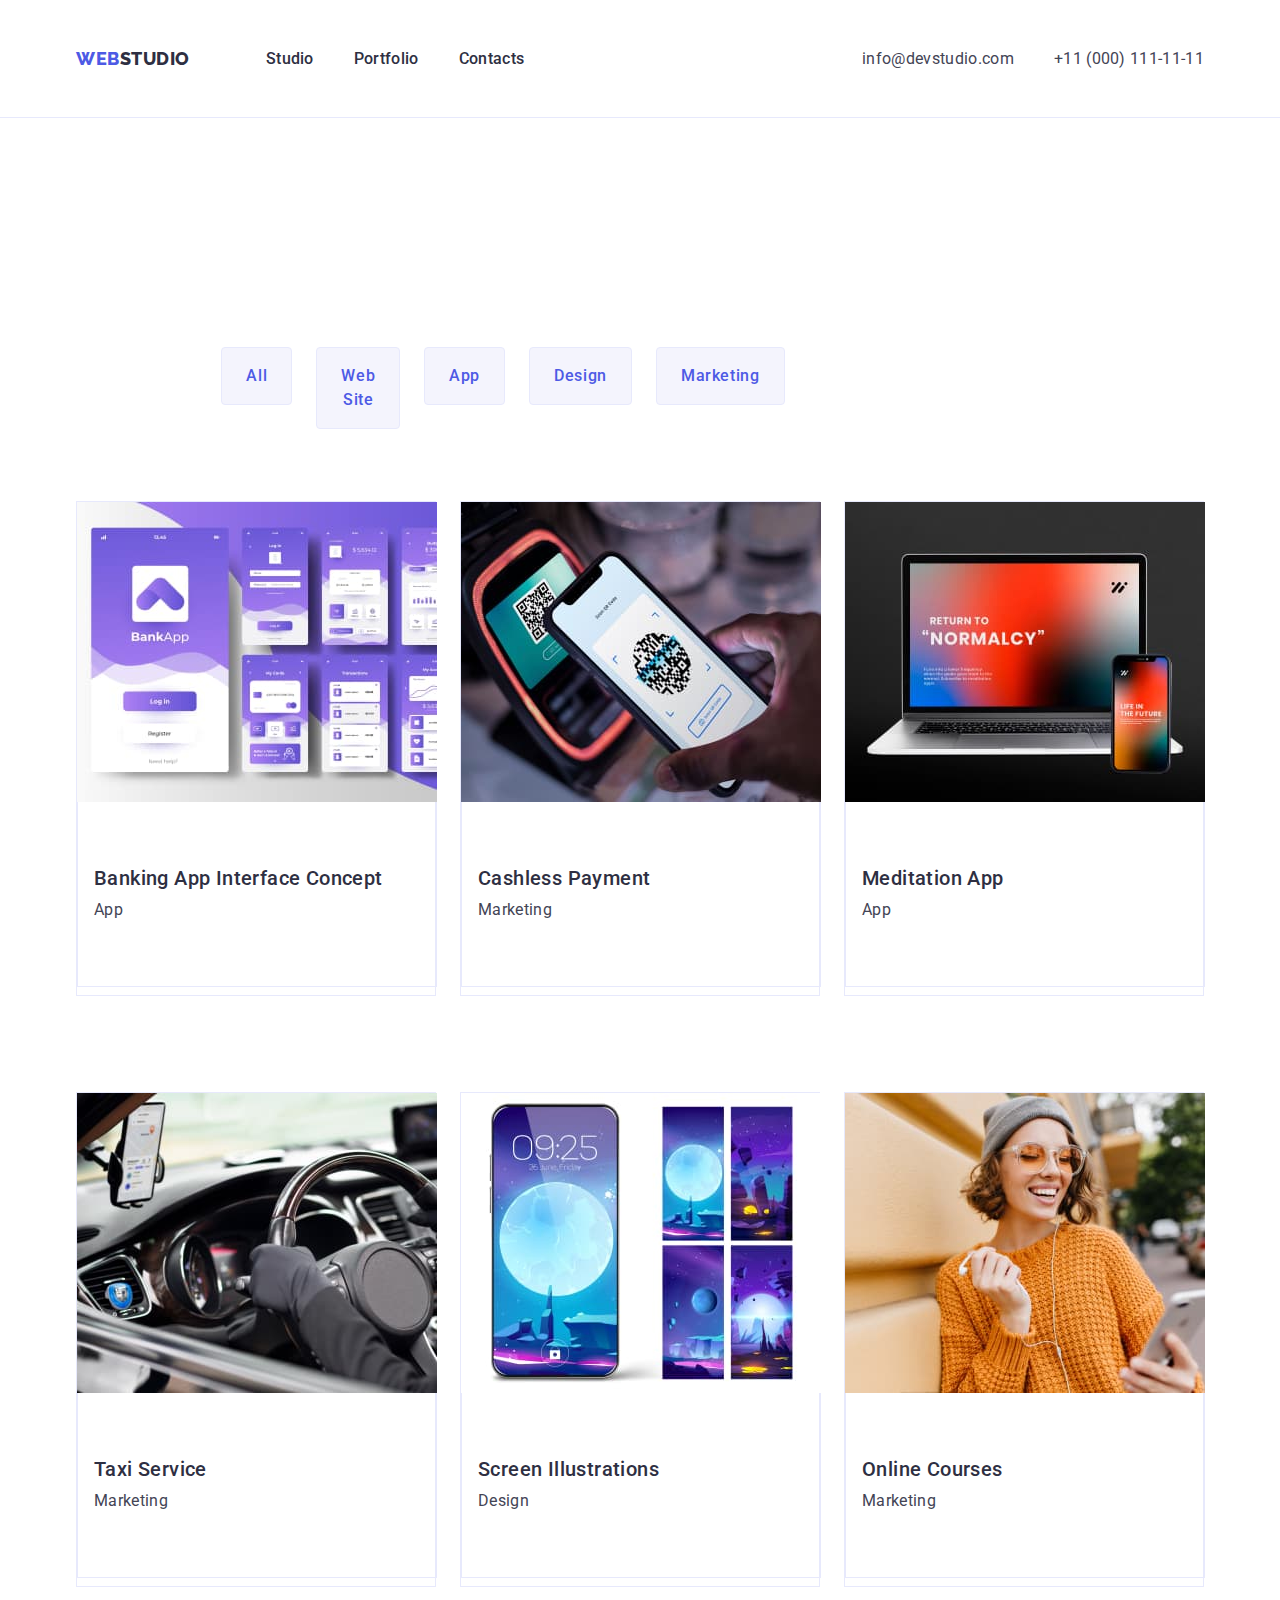
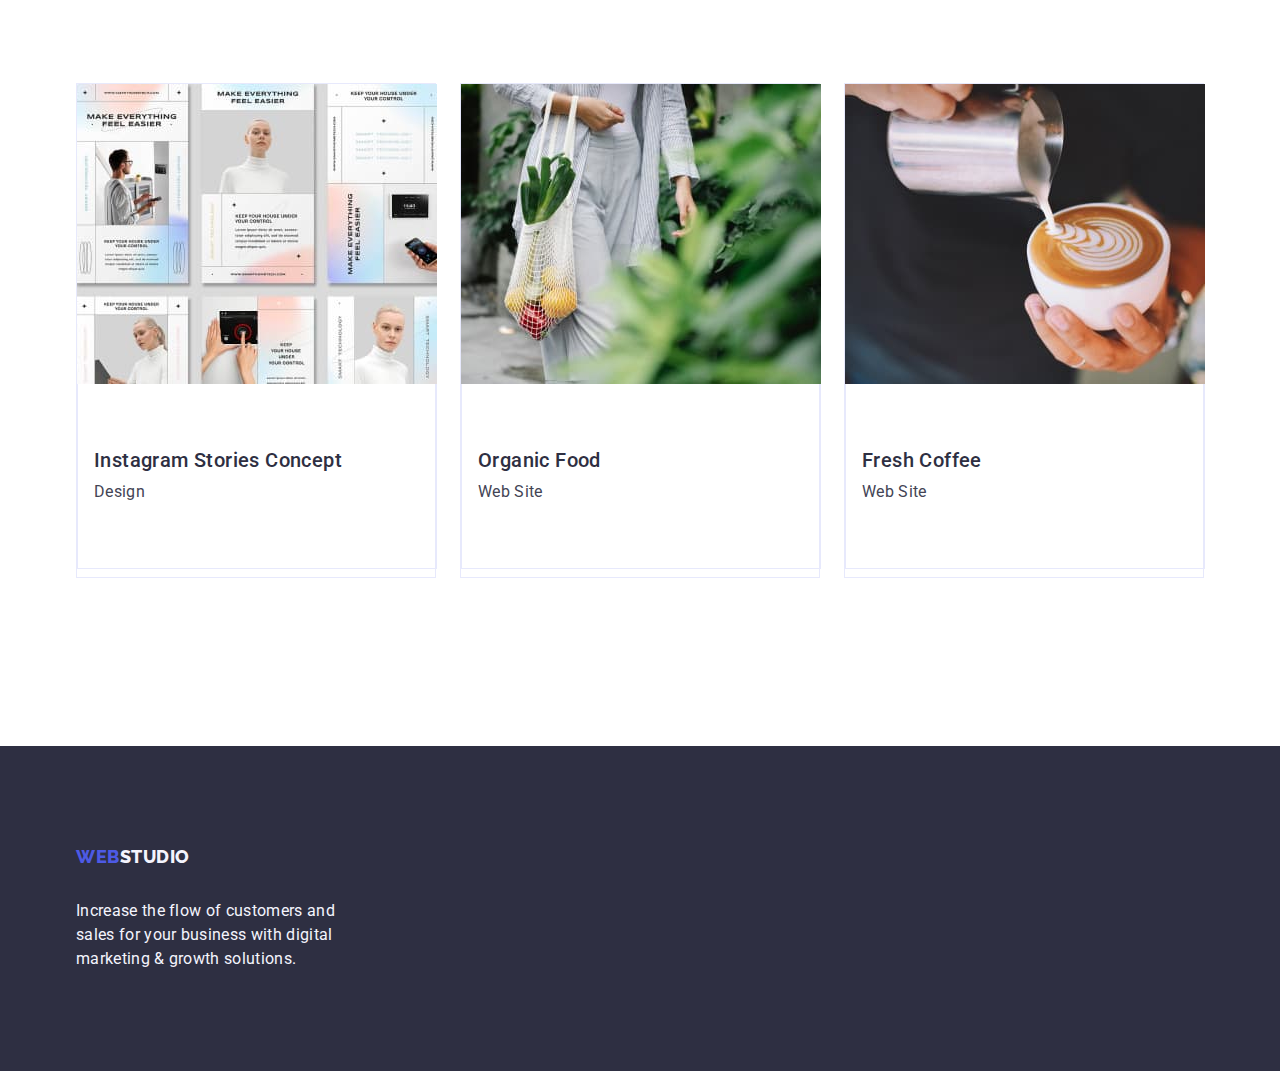
==== commit 3c9c7609: "flex9" ====
--- a/portfolio.html
+++ b/portfolio.html
@@ -208,7 +208,7 @@
     </main>
     <footer class="footer">
       <div class="container">
-        <a class="link-logo link" href="./index.html"
+        <a class="link-logo-footer link" href="./index.html"
           >Web<span class="footer-studio">Studio</span></a
         >
         <p class="footer-description">
--- a/css/styles.css
+++ b/css/styles.css
@@ -187,7 +187,7 @@
 }
 
 .visually-hidden{
-    visibility: hidden;
+    opacity: 0;
 }
 
 .features-section .list {
@@ -322,8 +322,8 @@
  background-color: var(--primary-button-background);
   cursor: pointer;
  font-family: "Roboto", sans-serif;
-padding: 12px 24px;
-border: 1px solid #e7e9fc;
+ padding: 12px 24px 12px;
+ border: 1px solid #e7e9fc;
 }
 
 .button-portfolio:hover, .button-portfolio:focus{
@@ -373,6 +373,7 @@
         letter-spacing: 0.02em;
         color:var(--primary-dark-color);
         padding-top: 32px;
+        margin-bottom: 8px;
 
 }
 
